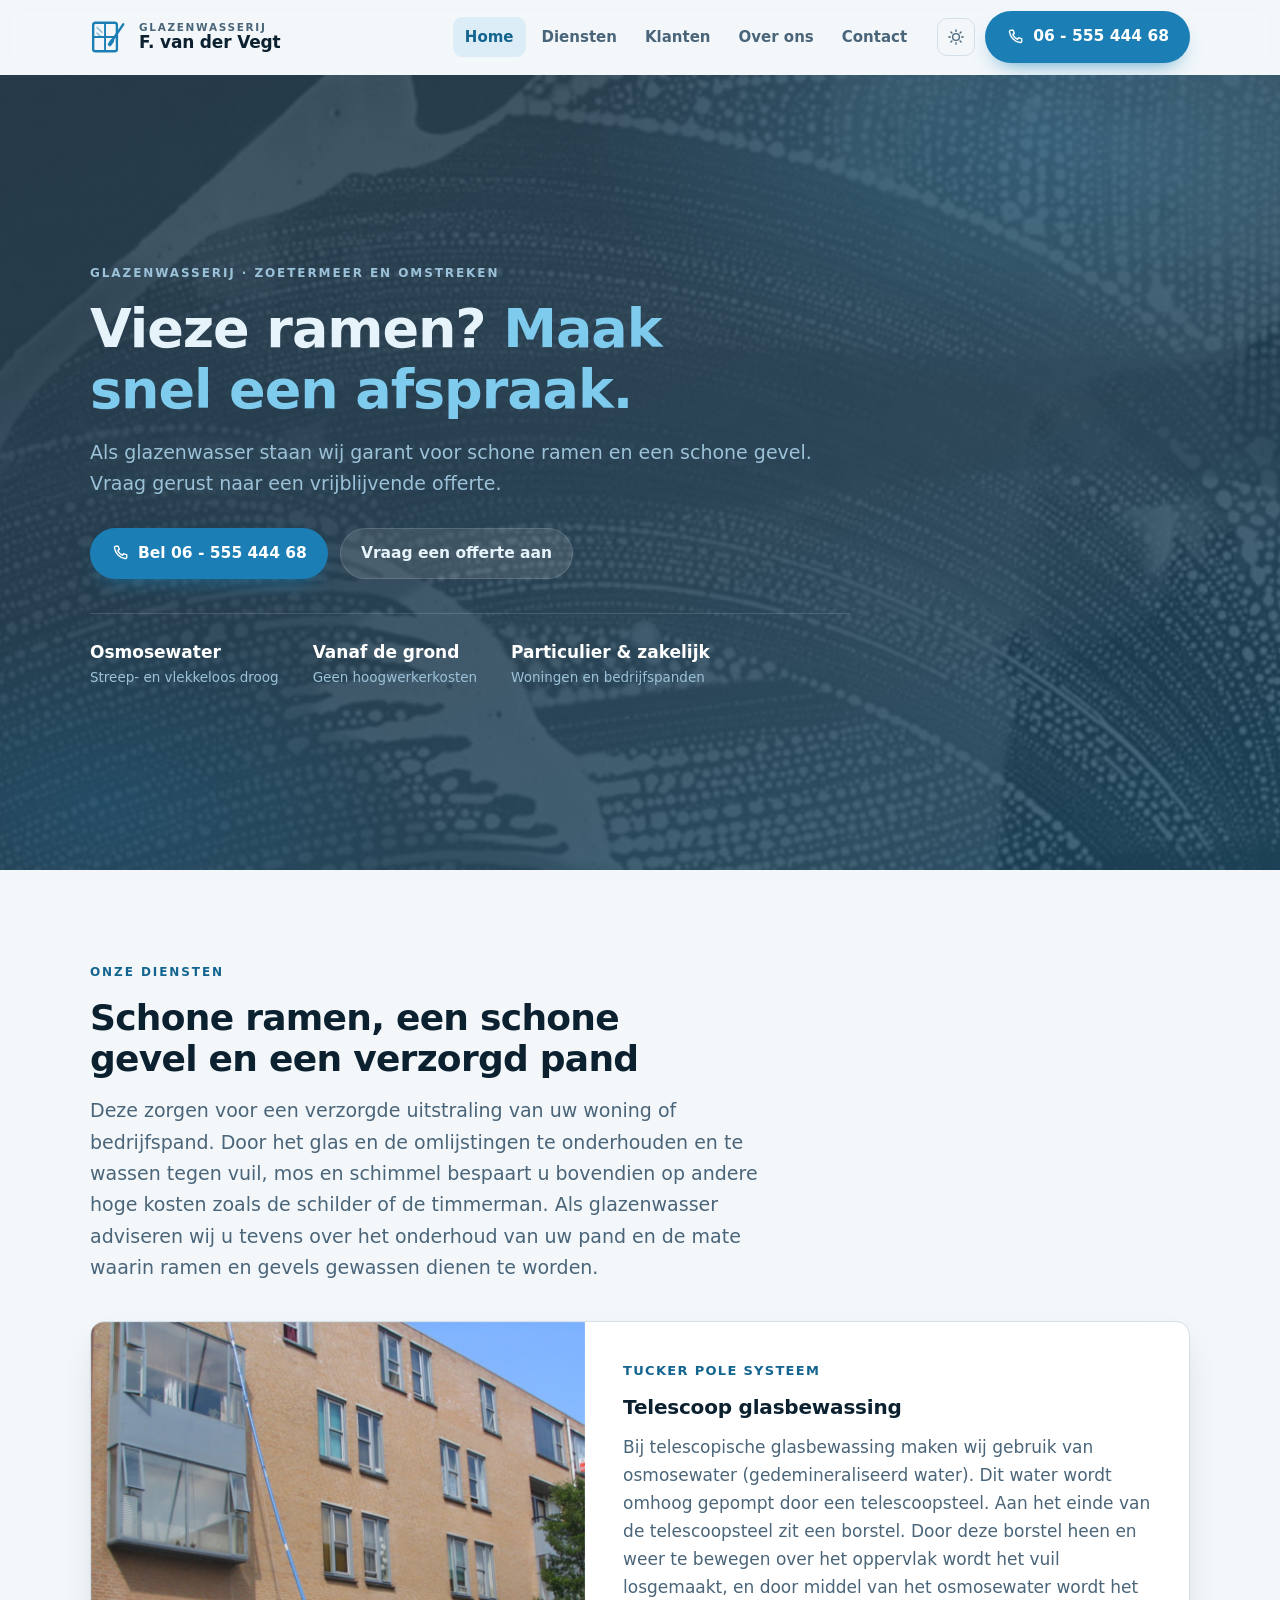
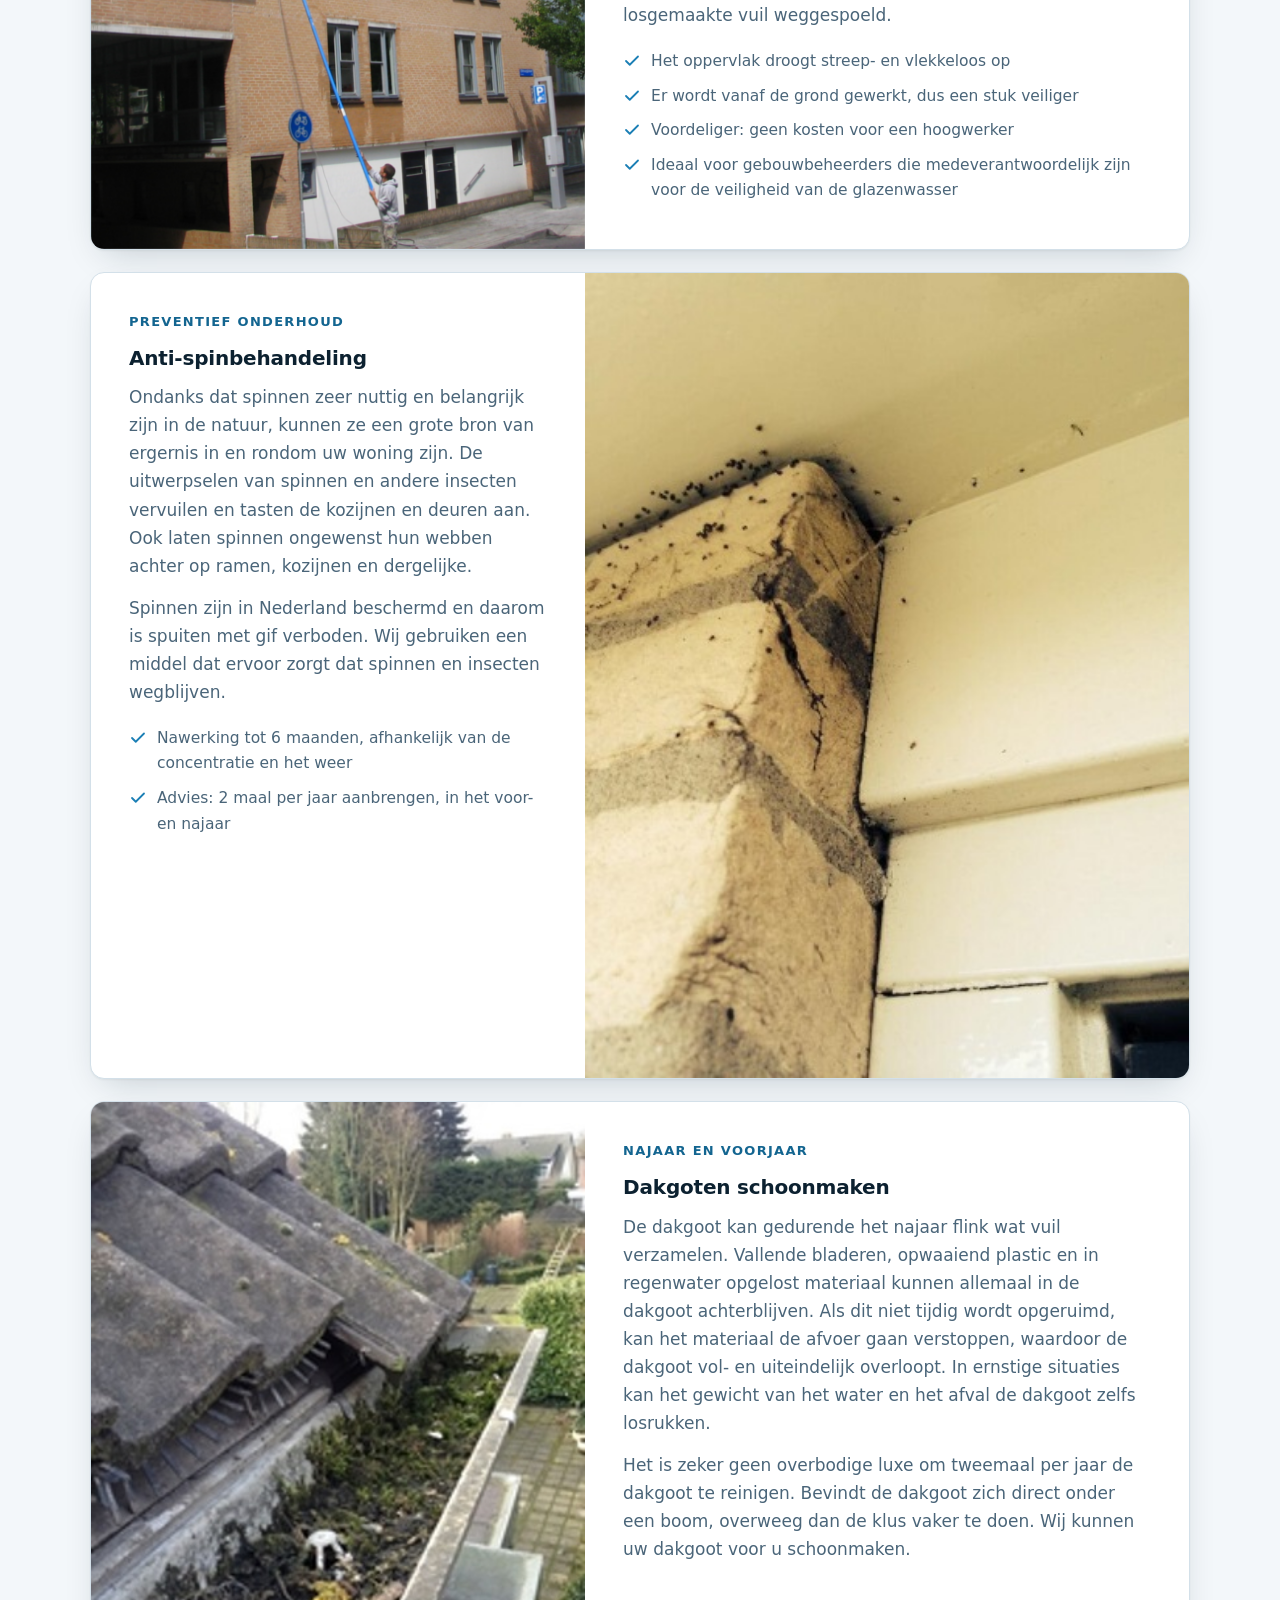
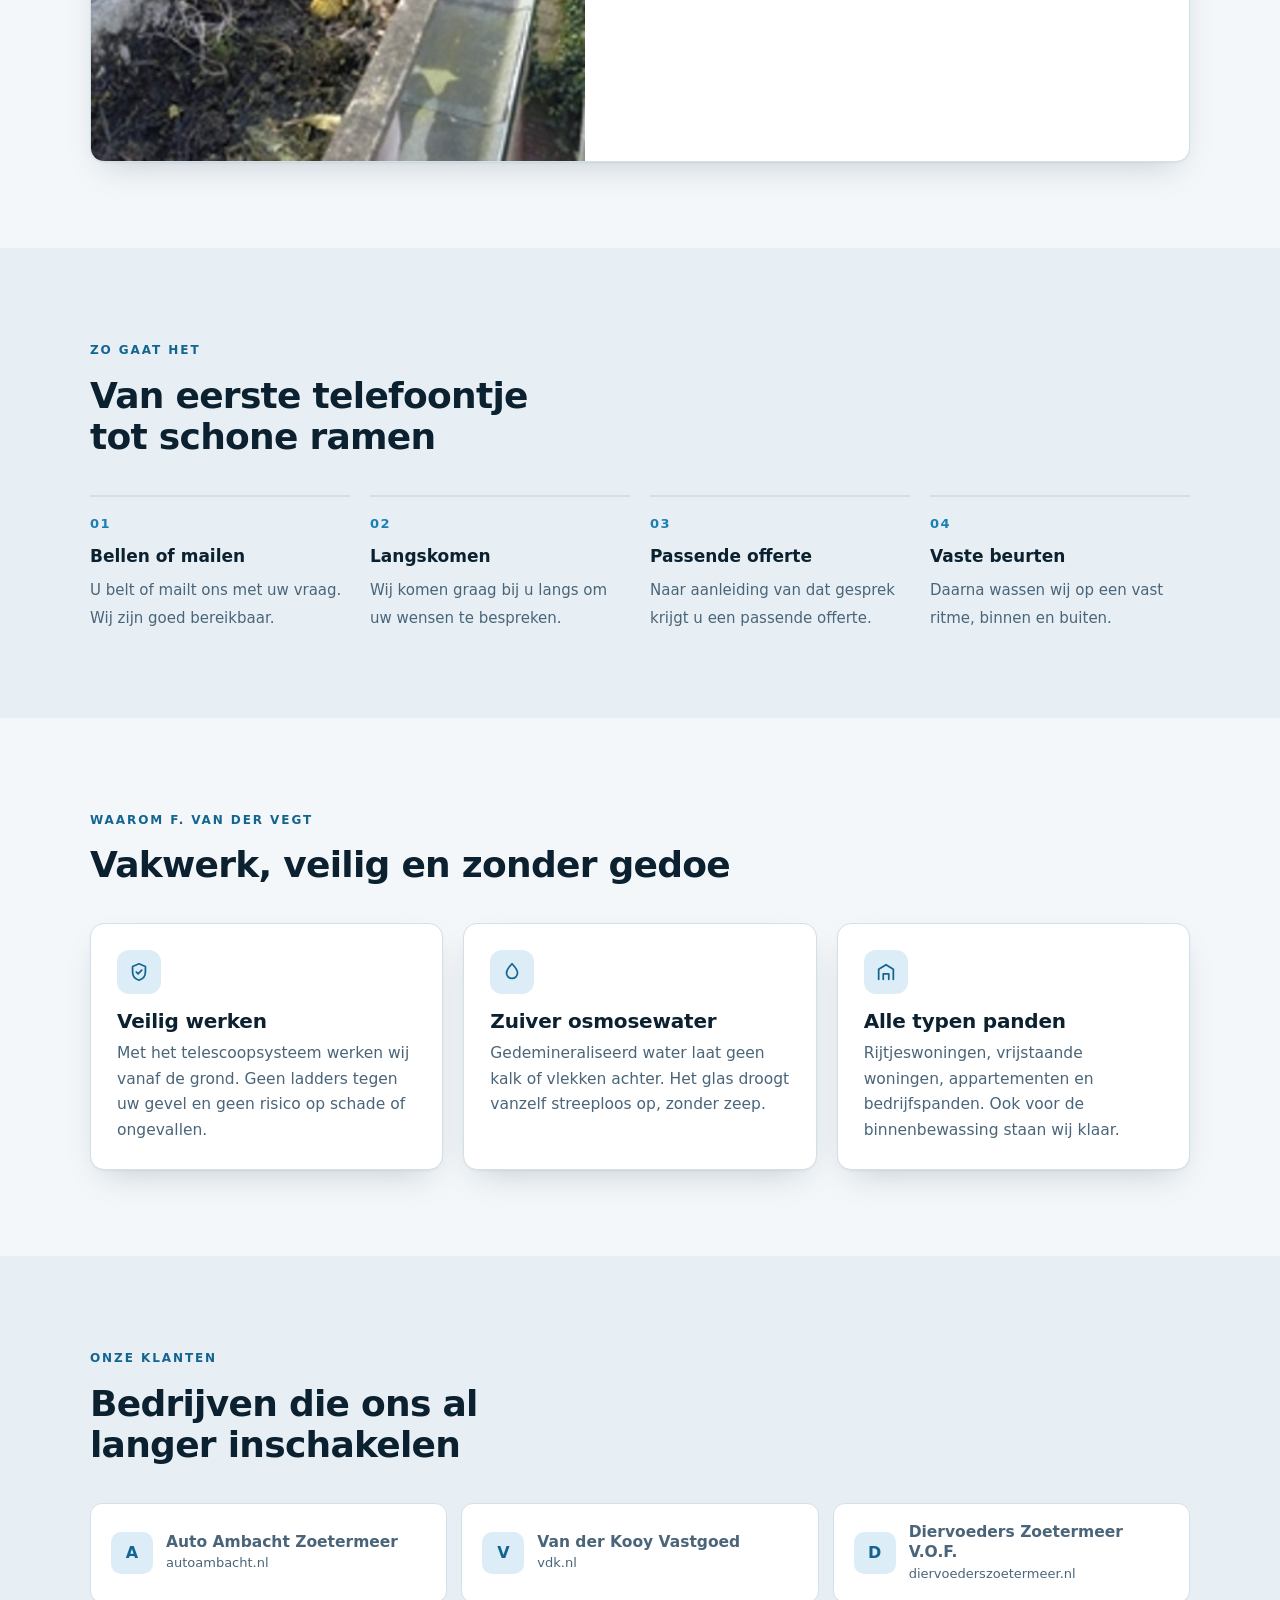
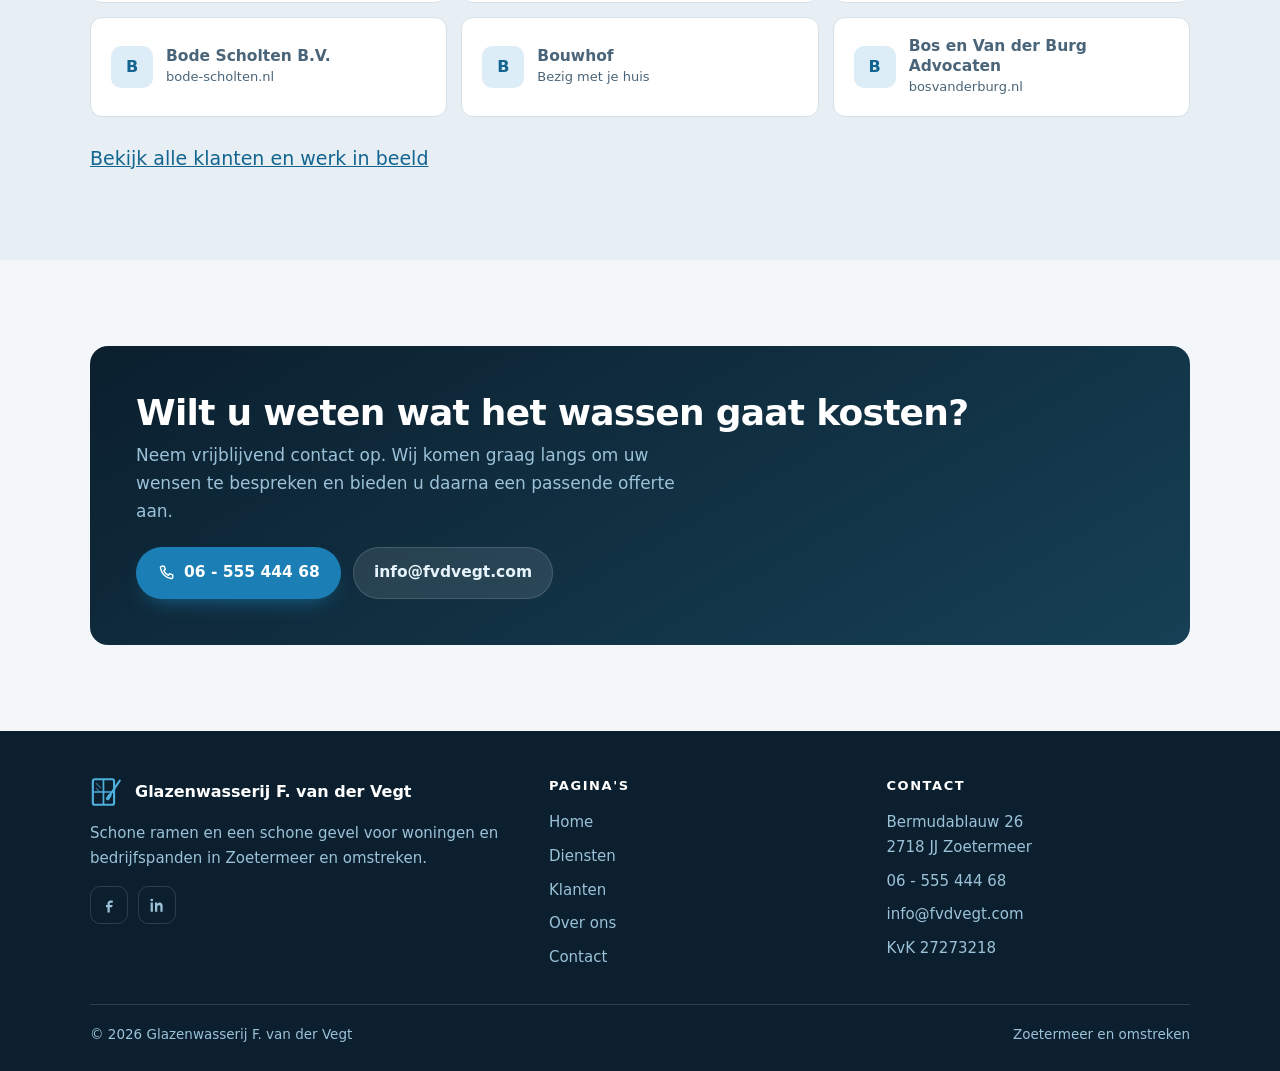
==== index.html @ 0bb0ab19 "Nieuwe website voor Glazenwasserij F. van der Vegt Herbouw van de PantherCMS-site uit 2016 als stati" ====
<!doctype html>
<html lang="nl">
<head>
<meta charset="utf-8" />
<meta name="viewport" content="width=device-width, initial-scale=1" />
<title>Glazenwasserij F. van der Vegt | Ramen wassen in Zoetermeer en omstreken</title>
<meta name="description" content="Glazenwasserij F. van der Vegt uit Zoetermeer wast ramen en gevels met het telescoopsysteem op osmosewater. Ook anti-spinbehandeling en dakgoten schoonmaken. Vraag vrijblijvend een offerte aan." />
<meta name="theme-color" content="#0B1F2E" />
<meta property="og:title" content="Glazenwasserij F. van der Vegt" />
<meta property="og:description" content="Schone ramen en een schone gevel in Zoetermeer en omstreken. Telescoop glasbewassing, anti-spinbehandeling en dakgoten schoonmaken." />
<meta property="og:locale" content="nl_NL" />
<meta property="og:type" content="website" />
<meta property="og:image" content="afbeeldingen/window_washer.png" />
<link rel="icon" href="favicon.ico" />
<link rel="stylesheet" href="stijl.css" />
<noscript><style>.reveal{opacity:1;transform:none}</style></noscript>
<script type="application/ld+json">
{
  "@context":"https://schema.org",
  "@type":"LocalBusiness",
  "name":"Glazenwasserij F. van der Vegt",
  "image":"https://www.fvdvegt.com/afbeeldingen/window_washer.png",
  "telephone":"+31655544468",
  "email":"info@fvdvegt.com",
  "url":"https://www.fvdvegt.com/",
  "address":{
    "@type":"PostalAddress",
    "streetAddress":"Bermudablauw 26",
    "postalCode":"2718 JJ",
    "addressLocality":"Zoetermeer",
    "addressCountry":"NL"
  },
  "areaServed":"Zoetermeer en omstreken"
}
</script>
</head>
<body>

<!-- Beeldmerk: raam met trekker -->
<svg width="0" height="0" style="position:absolute" aria-hidden="true" focusable="false">
  <symbol id="beeldmerk" viewBox="0 0 48 48">
    <rect x="4" y="6" width="30" height="36" rx="3" fill="none" stroke="currentColor" stroke-width="3"/>
    <path d="M19 6v36M4 24h30" stroke="currentColor" stroke-width="2.4"/>
    <path d="M9 12l6 6M9 19l4 4" stroke="currentColor" stroke-width="2" stroke-linecap="round" opacity=".5"/>
    <path d="M42 8L27 30" stroke="currentColor" stroke-width="3" stroke-linecap="round"/>
    <rect x="21.5" y="28.5" width="10" height="5" rx="2" transform="rotate(-56 26.5 31)" fill="currentColor"/>
  </symbol>
  <symbol id="vink" viewBox="0 0 24 24">
    <path d="M20 6L9 17l-5-5" fill="none" stroke="currentColor" stroke-width="2.4" stroke-linecap="round" stroke-linejoin="round"/>
  </symbol>
  <symbol id="telefoon" viewBox="0 0 24 24">
    <path d="M6.6 3h3l1.5 4.2-2.1 1.5a12 12 0 006.3 6.3l1.5-2.1L21 14.4v3a2 2 0 01-2.2 2A17 17 0 014.6 5.2 2 2 0 016.6 3z" fill="none" stroke="currentColor" stroke-width="1.9" stroke-linejoin="round"/>
  </symbol>
</svg>

<header class="header" id="kop">
  <div class="wrap nav">
    <a class="brand" href="index.html" aria-label="Glazenwasserij F. van der Vegt, naar de homepagina">
      <svg class="mark" role="img" aria-hidden="true"><use href="#beeldmerk"/></svg>
      <span class="naam">
        <span class="b1">Glazenwasserij</span>
        <span class="b2">F. van der Vegt</span>
      </span>
    </a>
    <nav class="nav-links" id="navLinks" aria-label="Hoofdmenu">
      <a href="index.html" class="actief" aria-current="page">Home</a>
      <a href="index.html#diensten">Diensten</a>
      <a href="klanten.html">Klanten</a>
      <a href="over-ons.html">Over ons</a>
      <a href="contact.html">Contact</a>
    </nav>
    <div class="nav-cta">
      <button class="thema-knop" id="themaKnop" aria-label="Wissel tussen licht en donker" title="Licht of donker">
        <svg viewBox="0 0 24 24" fill="none" stroke="currentColor" stroke-width="1.8" stroke-linecap="round" aria-hidden="true">
          <circle cx="12" cy="12" r="4.5"/><path d="M12 2.5v2M12 19.5v2M2.5 12h2M19.5 12h2M5.2 5.2l1.4 1.4M17.4 17.4l1.4 1.4M18.8 5.2l-1.4 1.4M6.6 17.4l-1.4 1.4"/>
        </svg>
      </button>
      <a class="btn btn-primary" href="tel:0655544468"><svg aria-hidden="true"><use href="#telefoon"/></svg>06 - 555 444 68</a>
      <button class="menu-knop" id="menuKnop" aria-label="Menu openen" aria-expanded="false" aria-controls="navLinks"><span></span><span></span><span></span></button>
    </div>
  </div>
</header>

<!-- HERO -->
<section class="hero">
  <img class="hero-foto" src="afbeeldingen/window_washer.png" alt="" aria-hidden="true" />
  <div class="wrap">
    <div class="hero-grid">
      <div>
        <span class="eyebrow">Glazenwasserij &middot; Zoetermeer en omstreken</span>
        <h1>Vieze ramen? <em>Maak snel een afspraak.</em></h1>
        <p class="lead">Als glazenwasser staan wij garant voor schone ramen en een schone gevel. Vraag gerust naar een vrijblijvende offerte.</p>
        <div class="hero-acties">
          <a class="btn btn-primary" href="tel:0655544468"><svg aria-hidden="true"><use href="#telefoon"/></svg>Bel 06 - 555 444 68</a>
          <a class="btn btn-licht" href="contact.html">Vraag een offerte aan</a>
        </div>
        <div class="hero-meta">
          <div class="m"><b>Osmosewater</b><span>Streep- en vlekkeloos droog</span></div>
          <div class="m"><b>Vanaf de grond</b><span>Geen hoogwerkerkosten</span></div>
          <div class="m"><b>Particulier &amp; zakelijk</b><span>Woningen en bedrijfspanden</span></div>
        </div>
      </div>
    </div>
  </div>
</section>

<!-- DIENSTEN -->
<section id="diensten">
  <div class="wrap">
    <div class="sectie-kop reveal">
      <span class="eyebrow">Onze diensten</span>
      <h2>Schone ramen, een schone gevel en een verzorgd pand</h2>
      <p class="lead">Deze zorgen voor een verzorgde uitstraling van uw woning of bedrijfspand. Door het glas en de omlijstingen te onderhouden en te wassen tegen vuil, mos en schimmel bespaart u bovendien op andere hoge kosten zoals de schilder of de timmerman. Als glazenwasser adviseren wij u tevens over het onderhoud van uw pand en de mate waarin ramen en gevels gewassen dienen te worden.</p>
    </div>

    <div class="diensten">

      <article class="dienst reveal">
        <div class="dienst-beeld"><img src="afbeeldingen/tucker-pole-system.png" alt="Telescoopsteel met borstel waarmee vanaf de grond ramen worden gewassen" loading="lazy" /></div>
        <div class="dienst-tekst">
          <span class="sub">Tucker pole systeem</span>
          <h3>Telescoop glasbewassing</h3>
          <p>Bij telescopische glasbewassing maken wij gebruik van osmosewater (gedemineraliseerd water). Dit water wordt omhoog gepompt door een telescoopsteel. Aan het einde van de telescoopsteel zit een borstel. Door deze borstel heen en weer te bewegen over het oppervlak wordt het vuil losgemaakt, en door middel van het osmosewater wordt het losgemaakte vuil weggespoeld.</p>
          <ul class="punten">
            <li><svg aria-hidden="true"><use href="#vink"/></svg><span>Het oppervlak droogt streep- en vlekkeloos op</span></li>
            <li><svg aria-hidden="true"><use href="#vink"/></svg><span>Er wordt vanaf de grond gewerkt, dus een stuk veiliger</span></li>
            <li><svg aria-hidden="true"><use href="#vink"/></svg><span>Voordeliger: geen kosten voor een hoogwerker</span></li>
            <li><svg aria-hidden="true"><use href="#vink"/></svg><span>Ideaal voor gebouwbeheerders die medeverantwoordelijk zijn voor de veiligheid van de glazenwasser</span></li>
          </ul>
        </div>
      </article>

      <article class="dienst reveal">
        <div class="dienst-beeld"><img src="afbeeldingen/Antispin-behandeling.jpg" alt="Anti-spinbehandeling van kozijnen en ramen" loading="lazy" /></div>
        <div class="dienst-tekst">
          <span class="sub">Preventief onderhoud</span>
          <h3>Anti-spinbehandeling</h3>
          <p>Ondanks dat spinnen zeer nuttig en belangrijk zijn in de natuur, kunnen ze een grote bron van ergernis in en rondom uw woning zijn. De uitwerpselen van spinnen en andere insecten vervuilen en tasten de kozijnen en deuren aan. Ook laten spinnen ongewenst hun webben achter op ramen, kozijnen en dergelijke.</p>
          <p>Spinnen zijn in Nederland beschermd en daarom is spuiten met gif verboden. Wij gebruiken een middel dat ervoor zorgt dat spinnen en insecten wegblijven.</p>
          <ul class="punten">
            <li><svg aria-hidden="true"><use href="#vink"/></svg><span>Nawerking tot 6 maanden, afhankelijk van de concentratie en het weer</span></li>
            <li><svg aria-hidden="true"><use href="#vink"/></svg><span>Advies: 2 maal per jaar aanbrengen, in het voor- en najaar</span></li>
          </ul>
        </div>
      </article>

      <article class="dienst reveal">
        <div class="dienst-beeld"><img src="afbeeldingen/dakgoot.jpg" alt="Dakgoot vol met bladeren die schoongemaakt wordt" loading="lazy" /></div>
        <div class="dienst-tekst">
          <span class="sub">Najaar en voorjaar</span>
          <h3>Dakgoten schoonmaken</h3>
          <p>De dakgoot kan gedurende het najaar flink wat vuil verzamelen. Vallende bladeren, opwaaiend plastic en in regenwater opgelost materiaal kunnen allemaal in de dakgoot achterblijven. Als dit niet tijdig wordt opgeruimd, kan het materiaal de afvoer gaan verstoppen, waardoor de dakgoot vol- en uiteindelijk overloopt. In ernstige situaties kan het gewicht van het water en het afval de dakgoot zelfs losrukken.</p>
          <p>Het is zeker geen overbodige luxe om tweemaal per jaar de dakgoot te reinigen. Bevindt de dakgoot zich direct onder een boom, overweeg dan de klus vaker te doen. Wij kunnen uw dakgoot voor u schoonmaken.</p>
        </div>
      </article>

    </div>
  </div>
</section>

<!-- WERKWIJZE -->
<section class="zacht">
  <div class="wrap">
    <div class="sectie-kop reveal">
      <span class="eyebrow">Zo gaat het</span>
      <h2>Van eerste telefoontje tot schone ramen</h2>
    </div>
    <div class="stappen reveal">
      <div class="stap"><b>Bellen of mailen</b><span>U belt of mailt ons met uw vraag. Wij zijn goed bereikbaar.</span></div>
      <div class="stap"><b>Langskomen</b><span>Wij komen graag bij u langs om uw wensen te bespreken.</span></div>
      <div class="stap"><b>Passende offerte</b><span>Naar aanleiding van dat gesprek krijgt u een passende offerte.</span></div>
      <div class="stap"><b>Vaste beurten</b><span>Daarna wassen wij op een vast ritme, binnen en buiten.</span></div>
    </div>
  </div>
</section>

<!-- WAAROM -->
<section>
  <div class="wrap">
    <div class="sectie-kop reveal">
      <span class="eyebrow">Waarom F. van der Vegt</span>
      <h2>Vakwerk, veilig en zonder gedoe</h2>
    </div>
    <div class="raster-3">
      <div class="kaart reveal">
        <div class="icoon"><svg viewBox="0 0 24 24" fill="none" stroke="currentColor" stroke-width="1.9" stroke-linecap="round" stroke-linejoin="round" aria-hidden="true"><path d="M12 3l7 3v6c0 4.2-2.9 7.6-7 9-4.1-1.4-7-4.8-7-9V6z"/><path d="M9 12l2 2 4-4"/></svg></div>
        <h3>Veilig werken</h3>
        <p>Met het telescoopsysteem werken wij vanaf de grond. Geen ladders tegen uw gevel en geen risico op schade of ongevallen.</p>
      </div>
      <div class="kaart reveal">
        <div class="icoon"><svg viewBox="0 0 24 24" fill="none" stroke="currentColor" stroke-width="1.9" stroke-linecap="round" stroke-linejoin="round" aria-hidden="true"><path d="M12 3s6 6.2 6 10a6 6 0 01-12 0c0-3.8 6-10 6-10z"/></svg></div>
        <h3>Zuiver osmosewater</h3>
        <p>Gedemineraliseerd water laat geen kalk of vlekken achter. Het glas droogt vanzelf streeploos op, zonder zeep.</p>
      </div>
      <div class="kaart reveal">
        <div class="icoon"><svg viewBox="0 0 24 24" fill="none" stroke="currentColor" stroke-width="1.9" stroke-linecap="round" stroke-linejoin="round" aria-hidden="true"><path d="M4 20V9l8-5 8 5v11"/><path d="M9 20v-6h6v6"/></svg></div>
        <h3>Alle typen panden</h3>
        <p>Rijtjeswoningen, vrijstaande woningen, appartementen en bedrijfspanden. Ook voor de binnenbewassing staan wij klaar.</p>
      </div>
    </div>
  </div>
</section>

<!-- KLANTEN -->
<section class="zacht">
  <div class="wrap">
    <div class="sectie-kop reveal">
      <span class="eyebrow">Onze klanten</span>
      <h2>Bedrijven die ons al langer inschakelen</h2>
    </div>
    <div class="klanten reveal">
      <a class="klant" href="http://www.autoambacht.nl/" target="_blank" rel="noopener"><span class="letter">A</span><span><b>Auto Ambacht Zoetermeer</b><span>autoambacht.nl</span></span></a>
      <a class="klant" href="http://www.vdk.nl/nl" target="_blank" rel="noopener"><span class="letter">V</span><span><b>Van der Kooy Vastgoed</b><span>vdk.nl</span></span></a>
      <a class="klant" href="http://www.diervoederszoetermeer.nl/" target="_blank" rel="noopener"><span class="letter">D</span><span><b>Diervoeders Zoetermeer V.O.F.</b><span>diervoederszoetermeer.nl</span></span></a>
      <a class="klant" href="http://www.bode-scholten.nl/" target="_blank" rel="noopener"><span class="letter">B</span><span><b>Bode Scholten B.V.</b><span>bode-scholten.nl</span></span></a>
      <a class="klant" href="http://www.bouwhof.nl/" target="_blank" rel="noopener"><span class="letter">B</span><span><b>Bouwhof</b><span>Bezig met je huis</span></span></a>
      <a class="klant" href="http://bosvanderburg.nl/nl/" target="_blank" rel="noopener"><span class="letter">B</span><span><b>Bos en Van der Burg Advocaten</b><span>bosvanderburg.nl</span></span></a>
    </div>
    <p class="lead reveal" style="margin-top:26px"><a href="klanten.html">Bekijk alle klanten en werk in beeld</a></p>
  </div>
</section>

<!-- OPROEP -->
<section>
  <div class="wrap">
    <div class="oproep reveal">
      <div>
        <h2>Wilt u weten wat het wassen gaat kosten?</h2>
        <p>Neem vrijblijvend contact op. Wij komen graag langs om uw wensen te bespreken en bieden u daarna een passende offerte aan.</p>
      </div>
      <div class="oproep-acties">
        <a class="btn btn-primary" href="tel:0655544468"><svg aria-hidden="true"><use href="#telefoon"/></svg>06 - 555 444 68</a>
        <a class="btn btn-licht" href="mailto:info@fvdvegt.com">info@fvdvegt.com</a>
      </div>
    </div>
  </div>
</section>

<footer class="voet">
  <div class="wrap">
    <div class="voet-raster">
      <div>
        <div class="merk">
          <svg role="img" aria-hidden="true"><use href="#beeldmerk"/></svg>
          <b>Glazenwasserij F. van der Vegt</b>
        </div>
        <p>Schone ramen en een schone gevel voor woningen en bedrijfspanden in Zoetermeer en omstreken.</p>
        <div class="sociaal">
          <a href="https://www.facebook.com/fvdvegt/" target="_blank" rel="noopener" aria-label="Facebook">
            <svg viewBox="0 0 24 24" fill="currentColor" aria-hidden="true"><path d="M14 9h3V6h-3c-2.2 0-4 1.8-4 4v2H8v3h2v7h3v-7h3l1-3h-4v-2c0-.6.4-1 1-1z"/></svg>
          </a>
          <a href="https://nl.linkedin.com/in/ferry-glazenwasser-van-der-vegt-844a50ba" target="_blank" rel="noopener" aria-label="LinkedIn">
            <svg viewBox="0 0 24 24" fill="currentColor" aria-hidden="true"><path d="M5 3.5A1.8 1.8 0 113.2 5.3 1.8 1.8 0 015 3.5zM3.5 8.8h3V21h-3zM9.3 8.8h2.9v1.7c.5-.9 1.6-1.9 3.4-1.9 2.7 0 3.9 1.7 3.9 4.6V21h-3v-6.3c0-1.6-.6-2.5-1.9-2.5-1.1 0-1.8.7-2.1 1.5-.1.2-.1.6-.1.9V21h-3z"/></svg>
          </a>
        </div>
      </div>
      <div>
        <h4>Pagina&apos;s</h4>
        <ul>
          <li><a href="index.html">Home</a></li>
          <li><a href="index.html#diensten">Diensten</a></li>
          <li><a href="klanten.html">Klanten</a></li>
          <li><a href="over-ons.html">Over ons</a></li>
          <li><a href="contact.html">Contact</a></li>
        </ul>
      </div>
      <div>
        <h4>Contact</h4>
        <ul>
          <li>Bermudablauw 26<br />2718 JJ Zoetermeer</li>
          <li><a href="tel:0655544468">06 - 555 444 68</a></li>
          <li><a href="mailto:info@fvdvegt.com">info@fvdvegt.com</a></li>
          <li>KvK 27273218</li>
        </ul>
      </div>
    </div>
    <div class="voet-onder">
      <span>&copy; <span id="jaar">2026</span> Glazenwasserij F. van der Vegt</span>
      <span>Zoetermeer en omstreken</span>
    </div>
  </div>
</footer>

<a class="belbalk" href="tel:0655544468"><svg aria-hidden="true"><use href="#telefoon"/></svg>Bel 06 - 555 444 68</a>

<script src="script.js"></script>
<script>document.getElementById('jaar').textContent = new Date().getFullYear();</script>
</body>
</html>
---- stijl.css ----
/* Glazenwasserij F. van der Vegt - stijl */

:root{
  --ink:#0B1F2E;
  --ink-2:#10293A;
  --paper:#F3F7FA;
  --paper-2:#E7EFF5;
  --card:#FFFFFF;
  --text:#0C2130;
  --text-soft:#4A6579;
  --line:#D3E0E9;
  --accent:#1B7FB5;
  --accent-deep:#136590;
  --accent-soft:#DDEDF7;
  --brand-on-dark:#E6F3FA;
  --brand-soft-on-dark:#9BC2D8;
  --line-on-dark:rgba(255,255,255,.14);
  --shadow:0 1px 2px rgba(11,31,46,.05), 0 14px 34px -14px rgba(11,31,46,.22);
  --radius:14px;
  --maxw:1140px;
  --sans:system-ui,-apple-system,"Segoe UI",Roboto,Helvetica,Arial,sans-serif;
}
@media (prefers-color-scheme:dark){
  :root:not([data-theme="light"]){
    --paper:#08161F;
    --paper-2:#0C1F2B;
    --card:#112B39;
    --text:#E4F0F6;
    --text-soft:#9BB5C4;
    --line:rgba(255,255,255,.12);
    --accent:#4FB0DE;
    --accent-deep:#6BC1EA;
    --accent-soft:#14313F;
    --shadow:0 1px 2px rgba(0,0,0,.32), 0 22px 44px -20px rgba(0,0,0,.65);
  }
}
:root[data-theme="dark"]{
  --paper:#08161F;--paper-2:#0C1F2B;--card:#112B39;--text:#E4F0F6;--text-soft:#9BB5C4;
  --line:rgba(255,255,255,.12);--accent:#4FB0DE;--accent-deep:#6BC1EA;--accent-soft:#14313F;
  --shadow:0 1px 2px rgba(0,0,0,.32), 0 22px 44px -20px rgba(0,0,0,.65);
}

*{box-sizing:border-box}
html{scroll-behavior:smooth}
@media (prefers-reduced-motion:reduce){html{scroll-behavior:auto}}
body{
  margin:0;background:var(--paper);color:var(--text);
  font-family:var(--sans);font-size:17px;line-height:1.65;
  -webkit-font-smoothing:antialiased;text-rendering:optimizeLegibility;
}
h1,h2,h3{font-weight:700;line-height:1.14;letter-spacing:-.02em;text-wrap:balance;margin:0}
h1{font-size:clamp(32px,5.2vw,54px)}
h2{font-size:clamp(25px,3.4vw,36px)}
h3{font-size:20px;letter-spacing:-.01em}
p{margin:0}
img{max-width:100%;display:block}
a{color:var(--accent-deep)}
:focus-visible{outline:3px solid var(--accent);outline-offset:3px;border-radius:6px}

.wrap{max-width:var(--maxw);margin:0 auto;padding-inline:20px}
.eyebrow{
  display:inline-block;font-size:12px;font-weight:700;letter-spacing:.16em;
  text-transform:uppercase;color:var(--accent-deep);margin-bottom:14px;
}
.lead{font-size:clamp(17px,1.7vw,19px);color:var(--text-soft);margin-top:16px;max-width:62ch}

/* ---------- knoppen ---------- */
.btn{
  display:inline-flex;align-items:center;gap:9px;justify-content:center;
  padding:12px 20px;border-radius:999px;font-weight:650;font-size:15.5px;
  text-decoration:none;border:1px solid transparent;cursor:pointer;
  transition:transform .15s ease, box-shadow .2s ease, background .2s ease, color .2s ease;
}
.btn svg{width:18px;height:18px;flex:none}
.btn-primary{background:var(--accent);color:#fff;box-shadow:0 10px 22px -12px rgba(27,127,181,.9)}
.btn-primary:hover{background:var(--accent-deep);transform:translateY(-1px)}
.btn-ghost{background:transparent;color:var(--text);border-color:var(--line)}
.btn-ghost:hover{border-color:var(--accent);color:var(--accent-deep)}
.btn-licht{background:rgba(255,255,255,.1);color:var(--brand-on-dark);border-color:var(--line-on-dark)}
.btn-licht:hover{background:rgba(255,255,255,.18)}
@media (prefers-reduced-motion:reduce){.btn:hover{transform:none}}

/* ---------- kop ---------- */
.header{
  position:sticky;top:0;z-index:50;background:color-mix(in srgb,var(--paper) 88%,transparent);
  backdrop-filter:saturate(1.4) blur(10px);border-bottom:1px solid transparent;transition:border-color .2s ease;
}
.header.vast{border-bottom-color:var(--line)}
.nav{display:flex;align-items:center;gap:18px;min-height:74px;position:relative}
.brand{display:flex;align-items:center;gap:11px;text-decoration:none;color:var(--text);flex:none}
.brand .mark{width:38px;height:38px;flex:none;color:var(--accent)}
.brand .naam{display:flex;flex-direction:column;line-height:1.1}
.brand .b1{font-size:10.5px;font-weight:700;letter-spacing:.16em;text-transform:uppercase;color:var(--text-soft)}
.brand .b2{font-size:17px;font-weight:750;letter-spacing:-.01em}
.nav-links{display:flex;gap:4px;margin-left:auto}
.nav-links a{
  color:var(--text-soft);text-decoration:none;font-size:15px;font-weight:600;
  padding:8px 12px;border-radius:9px;transition:color .18s ease, background .18s ease;
}
.nav-links a:hover{color:var(--text);background:var(--paper-2)}
.nav-links a.actief{color:var(--accent-deep);background:var(--accent-soft)}
.nav-cta{display:flex;align-items:center;gap:10px;flex:none;margin-left:auto}
.nav-links + .nav-cta{margin-left:0}
.thema-knop{
  width:38px;height:38px;display:grid;place-items:center;border-radius:10px;
  border:1px solid var(--line);background:transparent;color:var(--text-soft);cursor:pointer;
}
.thema-knop:hover{color:var(--text);border-color:var(--accent)}
.thema-knop svg{width:18px;height:18px}
.menu-knop{display:none;width:40px;height:38px;border:1px solid var(--line);background:transparent;border-radius:10px;cursor:pointer;padding:0}
.menu-knop span{display:block;width:17px;height:2px;background:var(--text);margin:3.5px auto;border-radius:2px;transition:transform .2s ease, opacity .2s ease}
.menu-knop[aria-expanded="true"] span:nth-child(1){transform:translateY(5.5px) rotate(45deg)}
.menu-knop[aria-expanded="true"] span:nth-child(2){opacity:0}
.menu-knop[aria-expanded="true"] span:nth-child(3){transform:translateY(-5.5px) rotate(-45deg)}

@media (max-width:900px){
  .nav-links{
    position:absolute;top:100%;left:0;right:0;flex-direction:column;gap:2px;
    background:var(--card);border-bottom:1px solid var(--line);padding:12px 20px 18px;
    box-shadow:var(--shadow);display:none;margin-left:0;
  }
  .nav-links.open{display:flex}
  .nav-links a{padding:11px 12px;font-size:16px}
  .menu-knop{display:block}
  .nav-cta .btn{display:none}
}

/* ---------- hero ---------- */
.hero{
  position:relative;overflow:hidden;color:var(--brand-on-dark);
  background:linear-gradient(155deg,var(--ink) 0%,var(--ink-2) 55%,#173B50 100%);
}
.hero::after{
  content:"";position:absolute;inset:0;pointer-events:none;
  background:
    radial-gradient(760px 420px at 82% 8%, rgba(79,176,222,.24), transparent 62%),
    radial-gradient(520px 320px at 8% 92%, rgba(27,127,181,.2), transparent 60%);
}
.hero-foto{
  position:absolute;inset:0;width:100%;height:100%;object-fit:cover;
  opacity:.42;mix-blend-mode:luminosity;
}
.hero .wrap{position:relative;z-index:2}
.hero::after{z-index:1}
.hero-grid{display:grid;grid-template-columns:minmax(0,1fr);gap:52px;align-items:center;padding-block:clamp(56px,8vw,96px);max-width:760px}
.hero .eyebrow{color:var(--brand-soft-on-dark)}
.hero h1 em{font-style:normal;color:#7FCBEE}
.hero .lead{color:var(--brand-soft-on-dark)}
.hero-acties{display:flex;flex-wrap:wrap;gap:12px;margin-top:28px}
.hero-meta{display:flex;flex-wrap:wrap;gap:12px 34px;margin-top:34px;padding-top:24px;border-top:1px solid var(--line-on-dark)}
.hero-meta .m{display:flex;flex-direction:column}
.hero-meta b{font-size:17px;color:#fff}
.hero-meta span{font-size:13.5px;color:var(--brand-soft-on-dark)}
.hero-beeld{position:relative;border-radius:20px;overflow:hidden;border:1px solid var(--line-on-dark);box-shadow:0 30px 60px -30px rgba(0,0,0,.7)}
.hero-beeld img{width:100%;height:100%;object-fit:cover;aspect-ratio:4/3}
.hero-kaart{
  position:absolute;left:16px;right:16px;bottom:16px;background:rgba(8,22,31,.78);
  backdrop-filter:blur(8px);border:1px solid var(--line-on-dark);border-radius:12px;padding:14px 16px;
}
.hero-kaart b{display:block;font-size:15px;color:#fff}
.hero-kaart span{font-size:13.5px;color:var(--brand-soft-on-dark)}
@media (max-width:900px){.hero-grid{grid-template-columns:1fr;gap:34px}}

/* ---------- paginakop (subpaginas) ---------- */
.paginakop{
  background:linear-gradient(155deg,var(--ink) 0%,var(--ink-2) 100%);
  color:var(--brand-on-dark);padding-block:clamp(42px,6vw,68px);
}
.paginakop .eyebrow{color:var(--brand-soft-on-dark)}
.paginakop .lead{color:var(--brand-soft-on-dark)}
.kruimels{font-size:13.5px;color:var(--brand-soft-on-dark);margin-bottom:10px}
.kruimels a{color:var(--brand-soft-on-dark)}

/* ---------- secties ---------- */
section{padding-block:clamp(50px,7vw,86px)}
.sectie-kop{max-width:64ch;margin-bottom:38px}
.zacht{background:var(--paper-2)}

.diensten{display:grid;gap:22px}
.dienst{
  display:grid;grid-template-columns:.9fr 1.1fr;
  background:var(--card);border:1px solid var(--line);border-radius:var(--radius);
  overflow:hidden;box-shadow:var(--shadow);
}
.dienst:nth-child(even) .dienst-beeld{order:2}
.dienst-beeld{background:var(--paper-2);min-height:260px}
.dienst-beeld img{width:100%;height:100%;object-fit:cover}
.dienst-tekst{padding:clamp(24px,3vw,38px);display:flex;flex-direction:column;gap:14px}
.dienst-tekst .sub{font-size:13px;font-weight:700;letter-spacing:.1em;text-transform:uppercase;color:var(--accent-deep)}
.dienst-tekst p{color:var(--text-soft)}
@media (max-width:820px){
  .dienst{grid-template-columns:1fr}
  .dienst:nth-child(even) .dienst-beeld{order:0}
  .dienst-beeld{min-height:200px}
}

.punten{list-style:none;margin:6px 0 0;padding:0;display:grid;gap:9px}
.punten li{display:flex;gap:10px;align-items:flex-start;font-size:15.5px;color:var(--text-soft)}
.punten svg{width:18px;height:18px;flex:none;margin-top:3px;color:var(--accent)}

.raster-3{display:grid;grid-template-columns:repeat(3,1fr);gap:20px}
.raster-2{display:grid;grid-template-columns:repeat(2,1fr);gap:22px}
@media (max-width:860px){.raster-3{grid-template-columns:1fr}.raster-2{grid-template-columns:1fr}}

.kaart{background:var(--card);border:1px solid var(--line);border-radius:var(--radius);padding:26px;box-shadow:var(--shadow)}
.kaart h3{margin-bottom:8px}
.kaart p{color:var(--text-soft);font-size:15.5px}
.kaart .icoon{
  width:44px;height:44px;border-radius:12px;background:var(--accent-soft);color:var(--accent-deep);
  display:grid;place-items:center;margin-bottom:16px;
}
.kaart .icoon svg{width:22px;height:22px}

/* stappen */
.stappen{counter-reset:stap;display:grid;grid-template-columns:repeat(4,1fr);gap:20px}
.stap{position:relative;padding-top:16px;border-top:2px solid var(--line)}
.stap::before{
  counter-increment:stap;content:"0" counter(stap);
  display:block;font-size:13px;font-weight:700;letter-spacing:.12em;color:var(--accent);margin-bottom:8px;
}
.stap b{display:block;margin-bottom:5px}
.stap span{color:var(--text-soft);font-size:15px}
@media (max-width:860px){.stappen{grid-template-columns:1fr 1fr}}
@media (max-width:520px){.stappen{grid-template-columns:1fr}}

/* galerij */
.galerij{display:grid;grid-template-columns:repeat(4,1fr);gap:12px}
.galerij img{
  width:100%;aspect-ratio:4/3;object-fit:cover;border-radius:10px;border:1px solid var(--line);
  transition:transform .25s ease;background:var(--paper-2);
}
.galerij img:hover{transform:scale(1.02)}
@media (max-width:860px){.galerij{grid-template-columns:1fr 1fr}}
@media (prefers-reduced-motion:reduce){.galerij img:hover{transform:none}}

/* klanten */
.klanten{display:grid;grid-template-columns:repeat(3,1fr);gap:14px}
.klant{
  display:flex;align-items:center;gap:13px;background:var(--card);border:1px solid var(--line);
  border-radius:12px;padding:18px 20px;text-decoration:none;color:var(--text);
  transition:border-color .2s ease, transform .15s ease, box-shadow .2s ease;
}
.klant:hover{border-color:var(--accent);transform:translateY(-2px);box-shadow:var(--shadow)}
.klant .letter{
  width:42px;height:42px;flex:none;border-radius:10px;background:var(--accent-soft);color:var(--accent-deep);
  display:grid;place-items:center;font-weight:750;font-size:16px;
}
.klant b{display:block;font-size:15.5px;font-weight:650;line-height:1.3}
.klant span{font-size:13px;color:var(--text-soft)}
@media (max-width:860px){.klanten{grid-template-columns:1fr}}
@media (prefers-reduced-motion:reduce){.klant:hover{transform:none}}

/* contact */
.contact-raster{display:grid;grid-template-columns:.95fr 1.05fr;gap:26px;align-items:stretch}
@media (max-width:860px){.contact-raster{grid-template-columns:1fr}}
.gegevens{list-style:none;margin:0;padding:0;display:grid;gap:2px}
.gegevens li{display:flex;gap:14px;align-items:flex-start;padding:14px 0;border-bottom:1px solid var(--line)}
.gegevens li:last-child{border-bottom:0}
.gegevens .icoon{
  width:38px;height:38px;flex:none;margin:0;border-radius:10px;background:var(--accent-soft);
  color:var(--accent-deep);display:grid;place-items:center;
}
.gegevens .icoon svg{width:19px;height:19px}
.gegevens .label{font-size:13px;color:var(--text-soft);margin-bottom:2px}
.gegevens .waarde{margin:0;font-size:16.5px;font-weight:600}
.gegevens a{text-decoration:none}
.gegevens a:hover{text-decoration:underline}
.kaartje{border-radius:var(--radius);overflow:hidden;border:1px solid var(--line);box-shadow:var(--shadow);background:var(--paper-2)}
.kaartje iframe{display:block;width:100%;height:100%;min-height:380px;border:0;filter:saturate(.9)}

/* oproep */
.oproep{
  background:linear-gradient(150deg,var(--ink) 0%,#164055 100%);color:var(--brand-on-dark);
  border-radius:18px;padding:clamp(28px,4.5vw,46px);display:flex;flex-wrap:wrap;gap:22px;
  align-items:center;justify-content:space-between;
}
.oproep h2{color:#fff}
.oproep p{color:var(--brand-soft-on-dark);margin-top:8px;max-width:52ch}
.oproep-acties{display:flex;flex-wrap:wrap;gap:12px}

/* voet */
.voet{background:var(--ink);color:var(--brand-soft-on-dark);padding-block:44px 26px;font-size:15px}
.voet a{color:var(--brand-soft-on-dark);text-decoration:none}
.voet a:hover{color:#fff}
.voet-raster{display:grid;grid-template-columns:1.4fr 1fr 1fr;gap:34px}
.voet h4{color:#fff;font-size:13px;letter-spacing:.12em;text-transform:uppercase;margin:0 0 14px}
.voet ul{list-style:none;margin:0;padding:0;display:grid;gap:9px}
.voet .merk{display:flex;align-items:center;gap:11px;color:#fff;margin-bottom:12px}
.voet .merk svg{width:34px;height:34px;color:#4FB0DE}
.voet .merk b{font-size:16px}
.sociaal{display:flex;gap:10px;margin-top:16px}
.sociaal a{
  width:38px;height:38px;border-radius:10px;border:1px solid var(--line-on-dark);
  display:grid;place-items:center;transition:background .2s ease, border-color .2s ease;
}
.sociaal a:hover{background:rgba(255,255,255,.12);border-color:rgba(255,255,255,.3)}
.sociaal svg{width:18px;height:18px}
.voet-onder{
  margin-top:34px;padding-top:18px;border-top:1px solid var(--line-on-dark);
  display:flex;flex-wrap:wrap;gap:10px;justify-content:space-between;font-size:13.5px;
}
@media (max-width:860px){.voet-raster{grid-template-columns:1fr;gap:26px}}

/* onthullen */
.reveal{opacity:0;transform:translateY(14px);transition:opacity .6s ease, transform .6s ease}
.reveal.zichtbaar{opacity:1;transform:none}
@media (prefers-reduced-motion:reduce){.reveal{opacity:1;transform:none;transition:none}}

/* telefoonbalk mobiel */
.belbalk{display:none}
@media (max-width:640px){
  .belbalk{
    display:flex;align-items:center;justify-content:center;gap:9px;
    position:fixed;left:12px;right:12px;bottom:12px;z-index:60;
    background:var(--accent);color:#fff;text-decoration:none;font-weight:700;
    padding:14px;border-radius:999px;box-shadow:0 14px 30px -12px rgba(0,0,0,.6);
  }
  .belbalk svg{width:18px;height:18px}
  body{padding-bottom:78px}
}
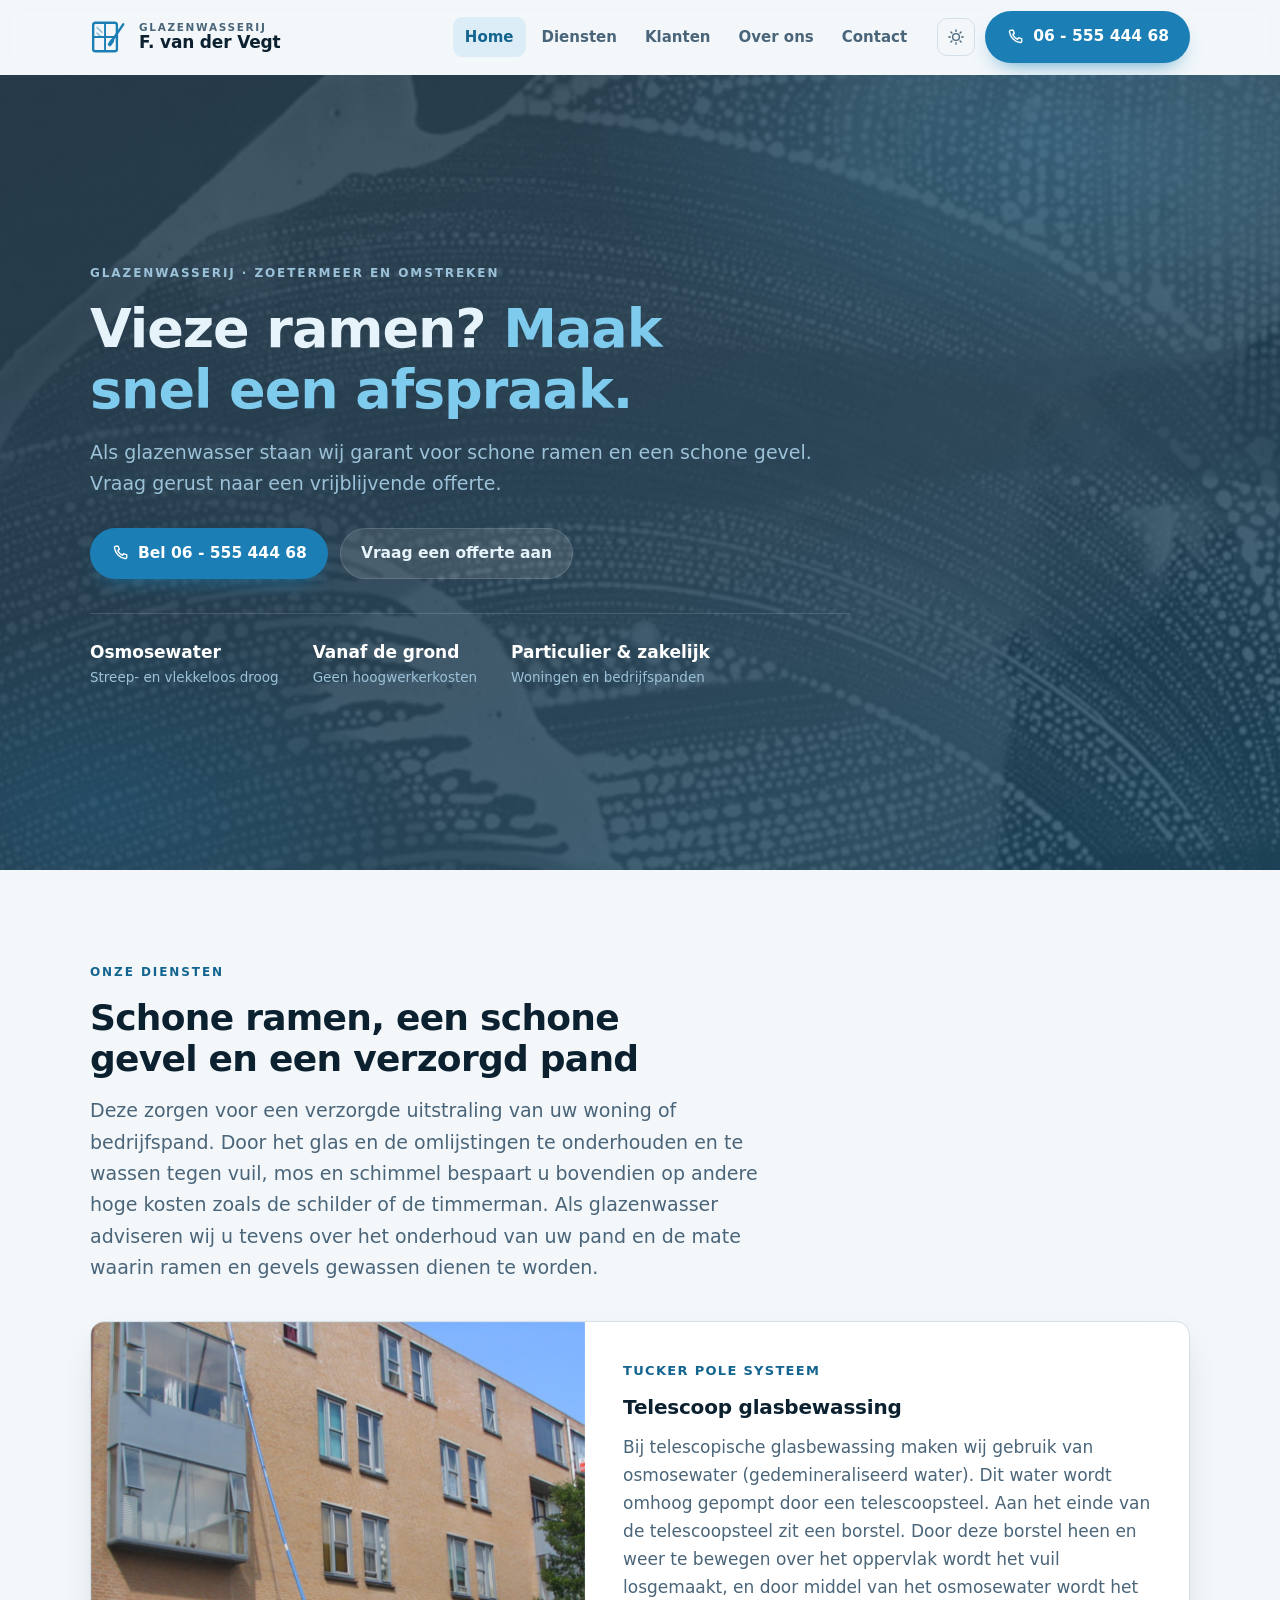
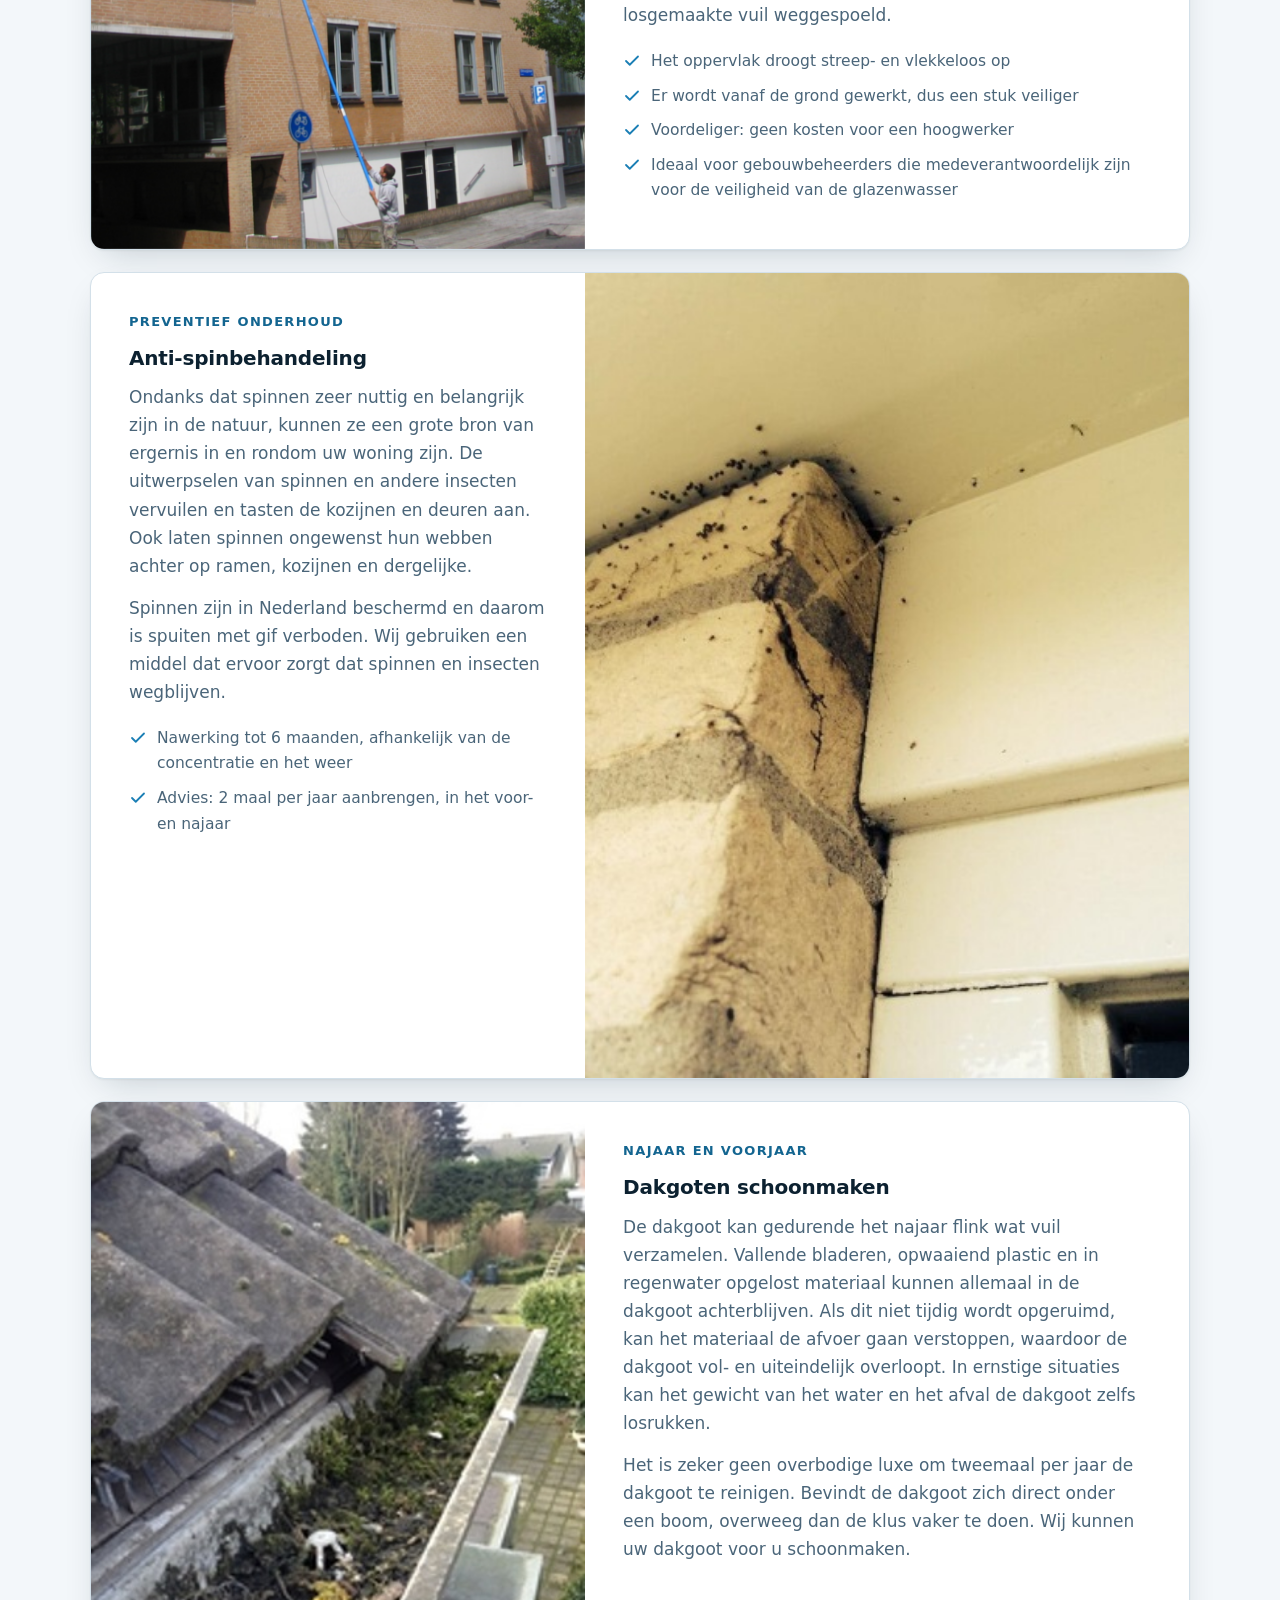
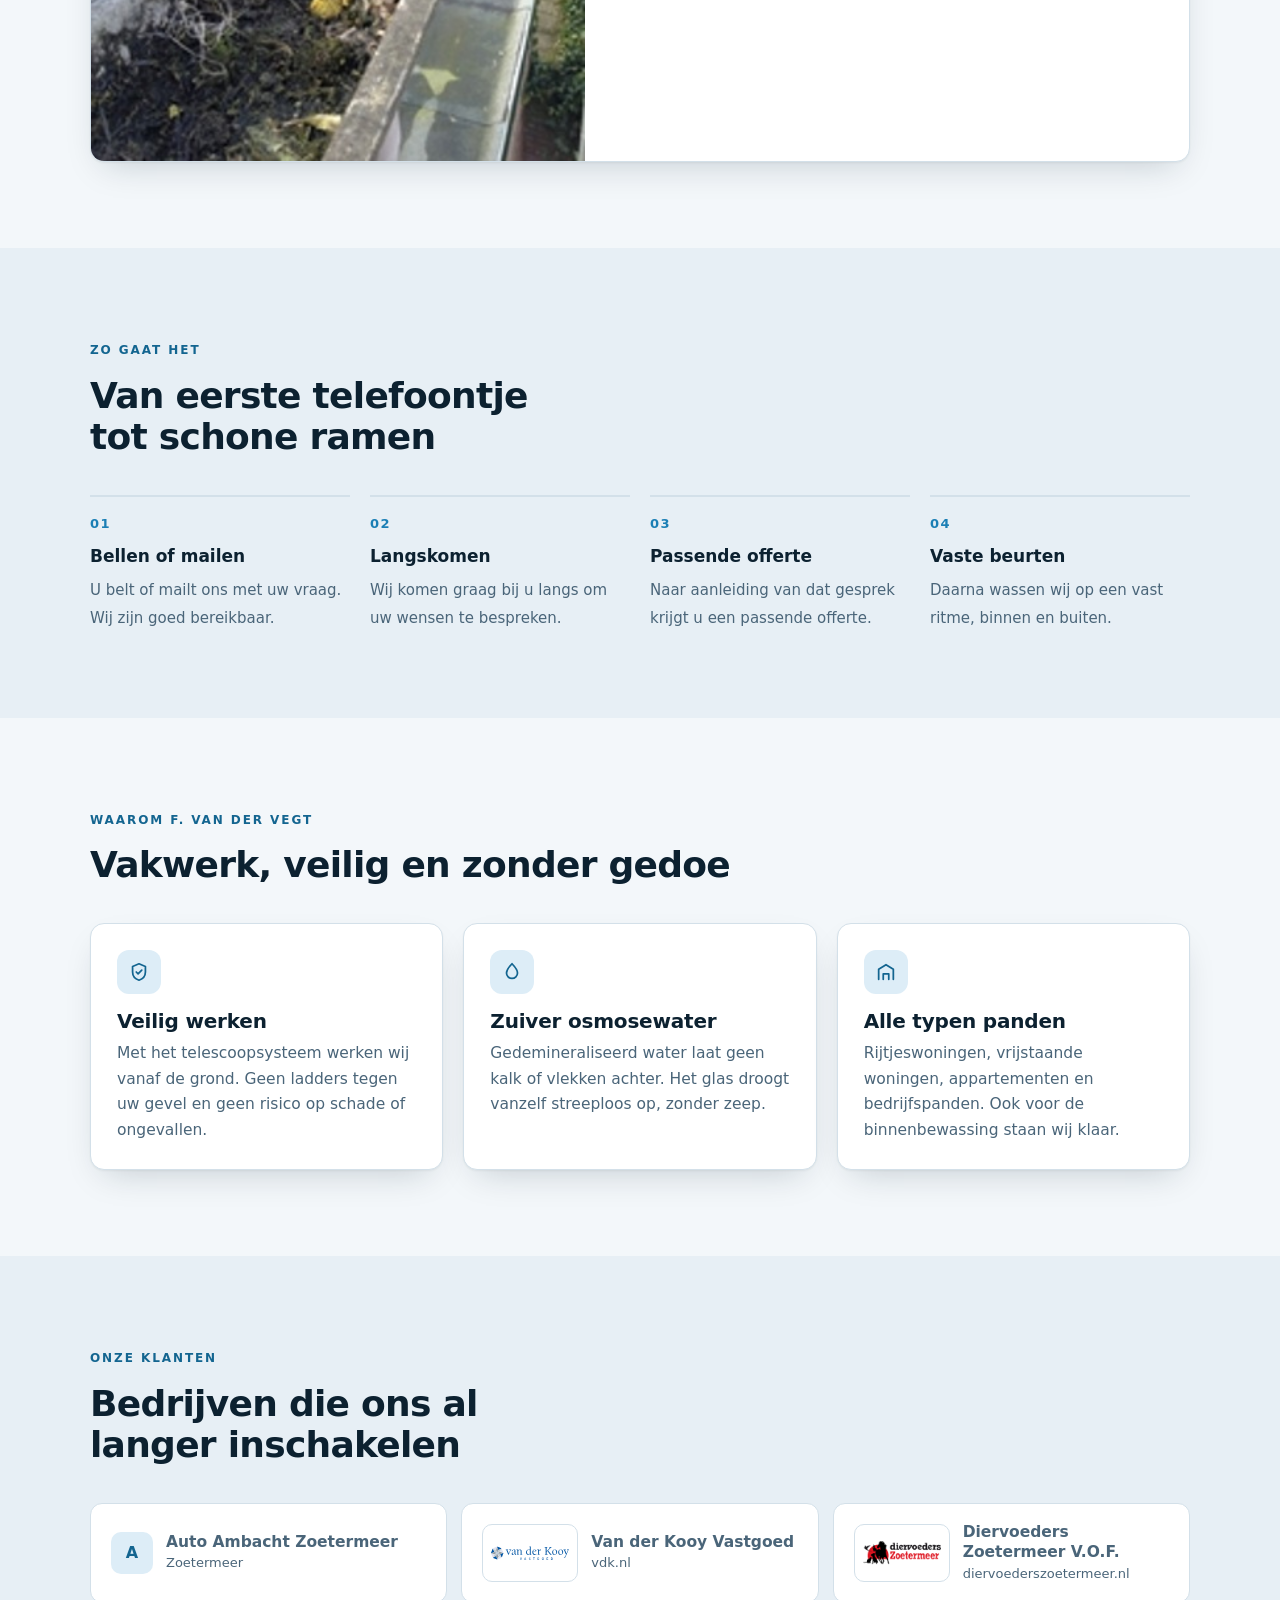
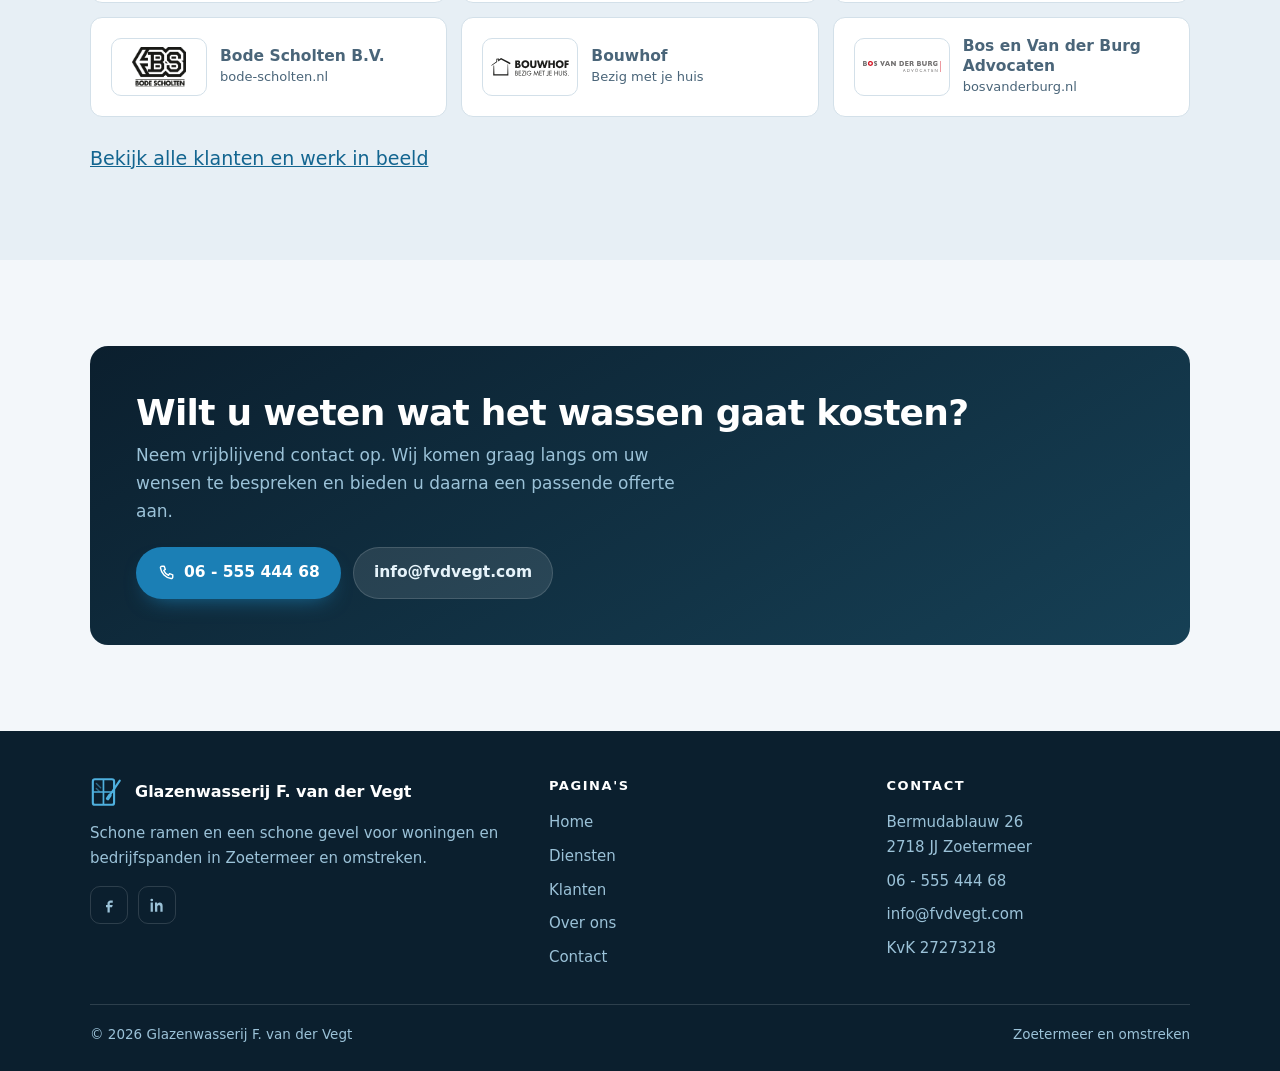
==== commit 0abc12db: "Adressen zonder .html en logo's bij de klanten De drie subpagina's staan nu als index.html in een ei" ====
--- a/index.html
+++ b/index.html
@@ -55,7 +55,7 @@
 
 <header class="header" id="kop">
   <div class="wrap nav">
-    <a class="brand" href="index.html" aria-label="Glazenwasserij F. van der Vegt, naar de homepagina">
+    <a class="brand" href="./" aria-label="Glazenwasserij F. van der Vegt, naar de homepagina">
       <svg class="mark" role="img" aria-hidden="true"><use href="#beeldmerk"/></svg>
       <span class="naam">
         <span class="b1">Glazenwasserij</span>
@@ -63,11 +63,11 @@
       </span>
     </a>
     <nav class="nav-links" id="navLinks" aria-label="Hoofdmenu">
-      <a href="index.html" class="actief" aria-current="page">Home</a>
-      <a href="index.html#diensten">Diensten</a>
-      <a href="klanten.html">Klanten</a>
-      <a href="over-ons.html">Over ons</a>
-      <a href="contact.html">Contact</a>
+      <a href="./" class="actief" aria-current="page">Home</a>
+      <a href="#diensten">Diensten</a>
+      <a href="klanten/">Klanten</a>
+      <a href="over-ons/">Over ons</a>
+      <a href="contact/">Contact</a>
     </nav>
     <div class="nav-cta">
       <button class="thema-knop" id="themaKnop" aria-label="Wissel tussen licht en donker" title="Licht of donker">
@@ -92,7 +92,7 @@
         <p class="lead">Als glazenwasser staan wij garant voor schone ramen en een schone gevel. Vraag gerust naar een vrijblijvende offerte.</p>
         <div class="hero-acties">
           <a class="btn btn-primary" href="tel:0655544468"><svg aria-hidden="true"><use href="#telefoon"/></svg>Bel 06 - 555 444 68</a>
-          <a class="btn btn-licht" href="contact.html">Vraag een offerte aan</a>
+          <a class="btn btn-licht" href="contact/">Vraag een offerte aan</a>
         </div>
         <div class="hero-meta">
           <div class="m"><b>Osmosewater</b><span>Streep- en vlekkeloos droog</span></div>
@@ -209,14 +209,14 @@
       <h2>Bedrijven die ons al langer inschakelen</h2>
     </div>
     <div class="klanten reveal">
-      <a class="klant" href="http://www.autoambacht.nl/" target="_blank" rel="noopener"><span class="letter">A</span><span><b>Auto Ambacht Zoetermeer</b><span>autoambacht.nl</span></span></a>
-      <a class="klant" href="http://www.vdk.nl/nl" target="_blank" rel="noopener"><span class="letter">V</span><span><b>Van der Kooy Vastgoed</b><span>vdk.nl</span></span></a>
-      <a class="klant" href="http://www.diervoederszoetermeer.nl/" target="_blank" rel="noopener"><span class="letter">D</span><span><b>Diervoeders Zoetermeer V.O.F.</b><span>diervoederszoetermeer.nl</span></span></a>
-      <a class="klant" href="http://www.bode-scholten.nl/" target="_blank" rel="noopener"><span class="letter">B</span><span><b>Bode Scholten B.V.</b><span>bode-scholten.nl</span></span></a>
-      <a class="klant" href="http://www.bouwhof.nl/" target="_blank" rel="noopener"><span class="letter">B</span><span><b>Bouwhof</b><span>Bezig met je huis</span></span></a>
-      <a class="klant" href="http://bosvanderburg.nl/nl/" target="_blank" rel="noopener"><span class="letter">B</span><span><b>Bos en Van der Burg Advocaten</b><span>bosvanderburg.nl</span></span></a>
-    </div>
-    <p class="lead reveal" style="margin-top:26px"><a href="klanten.html">Bekijk alle klanten en werk in beeld</a></p>
+      <div class="klant"><span class="letter">A</span><span><b>Auto Ambacht Zoetermeer</b><span>Zoetermeer</span></span></div>
+      <a class="klant" href="https://www.vdk.nl/nl" target="_blank" rel="noopener"><span class="logo"><img src="afbeeldingen/logos/vdk.svg" alt="Logo Van der Kooy Vastgoed" loading="lazy" /></span><span><b>Van der Kooy Vastgoed</b><span>vdk.nl</span></span></a>
+      <a class="klant" href="https://www.diervoederszoetermeer.nl/" target="_blank" rel="noopener"><span class="logo"><img src="afbeeldingen/logos/diervoeders.png" alt="Logo Diervoeders Zoetermeer V.O.F." loading="lazy" /></span><span><b>Diervoeders Zoetermeer V.O.F.</b><span>diervoederszoetermeer.nl</span></span></a>
+      <a class="klant" href="https://bode-scholten.nl/" target="_blank" rel="noopener"><span class="logo"><img src="afbeeldingen/logos/bodescholten.png" alt="Logo Bode Scholten B.V." loading="lazy" /></span><span><b>Bode Scholten B.V.</b><span>bode-scholten.nl</span></span></a>
+      <a class="klant" href="https://www.bouwhof.nl/" target="_blank" rel="noopener"><span class="logo"><img src="afbeeldingen/logos/bouwhof.svg" alt="Logo Bouwhof" loading="lazy" /></span><span><b>Bouwhof</b><span>Bezig met je huis</span></span></a>
+      <a class="klant" href="https://bosvanderburg.nl/" target="_blank" rel="noopener"><span class="logo"><img src="afbeeldingen/logos/bosvanderburg.svg" alt="Logo Bos en Van der Burg Advocaten" loading="lazy" /></span><span><b>Bos en Van der Burg Advocaten</b><span>bosvanderburg.nl</span></span></a>
+    </div>
+    <p class="lead reveal" style="margin-top:26px"><a href="klanten/">Bekijk alle klanten en werk in beeld</a></p>
   </div>
 </section>
 
@@ -257,11 +257,11 @@
       <div>
         <h4>Pagina&apos;s</h4>
         <ul>
-          <li><a href="index.html">Home</a></li>
-          <li><a href="index.html#diensten">Diensten</a></li>
-          <li><a href="klanten.html">Klanten</a></li>
-          <li><a href="over-ons.html">Over ons</a></li>
-          <li><a href="contact.html">Contact</a></li>
+          <li><a href="./">Home</a></li>
+          <li><a href="#diensten">Diensten</a></li>
+          <li><a href="klanten/">Klanten</a></li>
+          <li><a href="over-ons/">Over ons</a></li>
+          <li><a href="contact/">Contact</a></li>
         </ul>
       </div>
       <div>
--- a/stijl.css
+++ b/stijl.css
@@ -245,6 +245,16 @@
   width:42px;height:42px;flex:none;border-radius:10px;background:var(--accent-soft);color:var(--accent-deep);
   display:grid;place-items:center;font-weight:750;font-size:16px;
 }
+/* logo van de klant: altijd op wit, want de meeste logo's zijn donker */
+.klant .logo{
+  width:96px;height:58px;flex:none;border-radius:10px;background:#fff;
+  border:1px solid var(--line);display:flex;align-items:center;justify-content:center;
+  padding:8px;overflow:hidden;
+}
+.klant .logo img{max-width:100%;max-height:100%;width:auto;height:auto;object-fit:contain}
+div.klant{cursor:default}
+div.klant:hover{border-color:var(--line);transform:none;box-shadow:none}
+@media (max-width:400px){.klant .logo{width:78px;height:50px}}
 .klant b{display:block;font-size:15.5px;font-weight:650;line-height:1.3}
 .klant span{font-size:13px;color:var(--text-soft)}
 @media (max-width:860px){.klanten{grid-template-columns:1fr}}
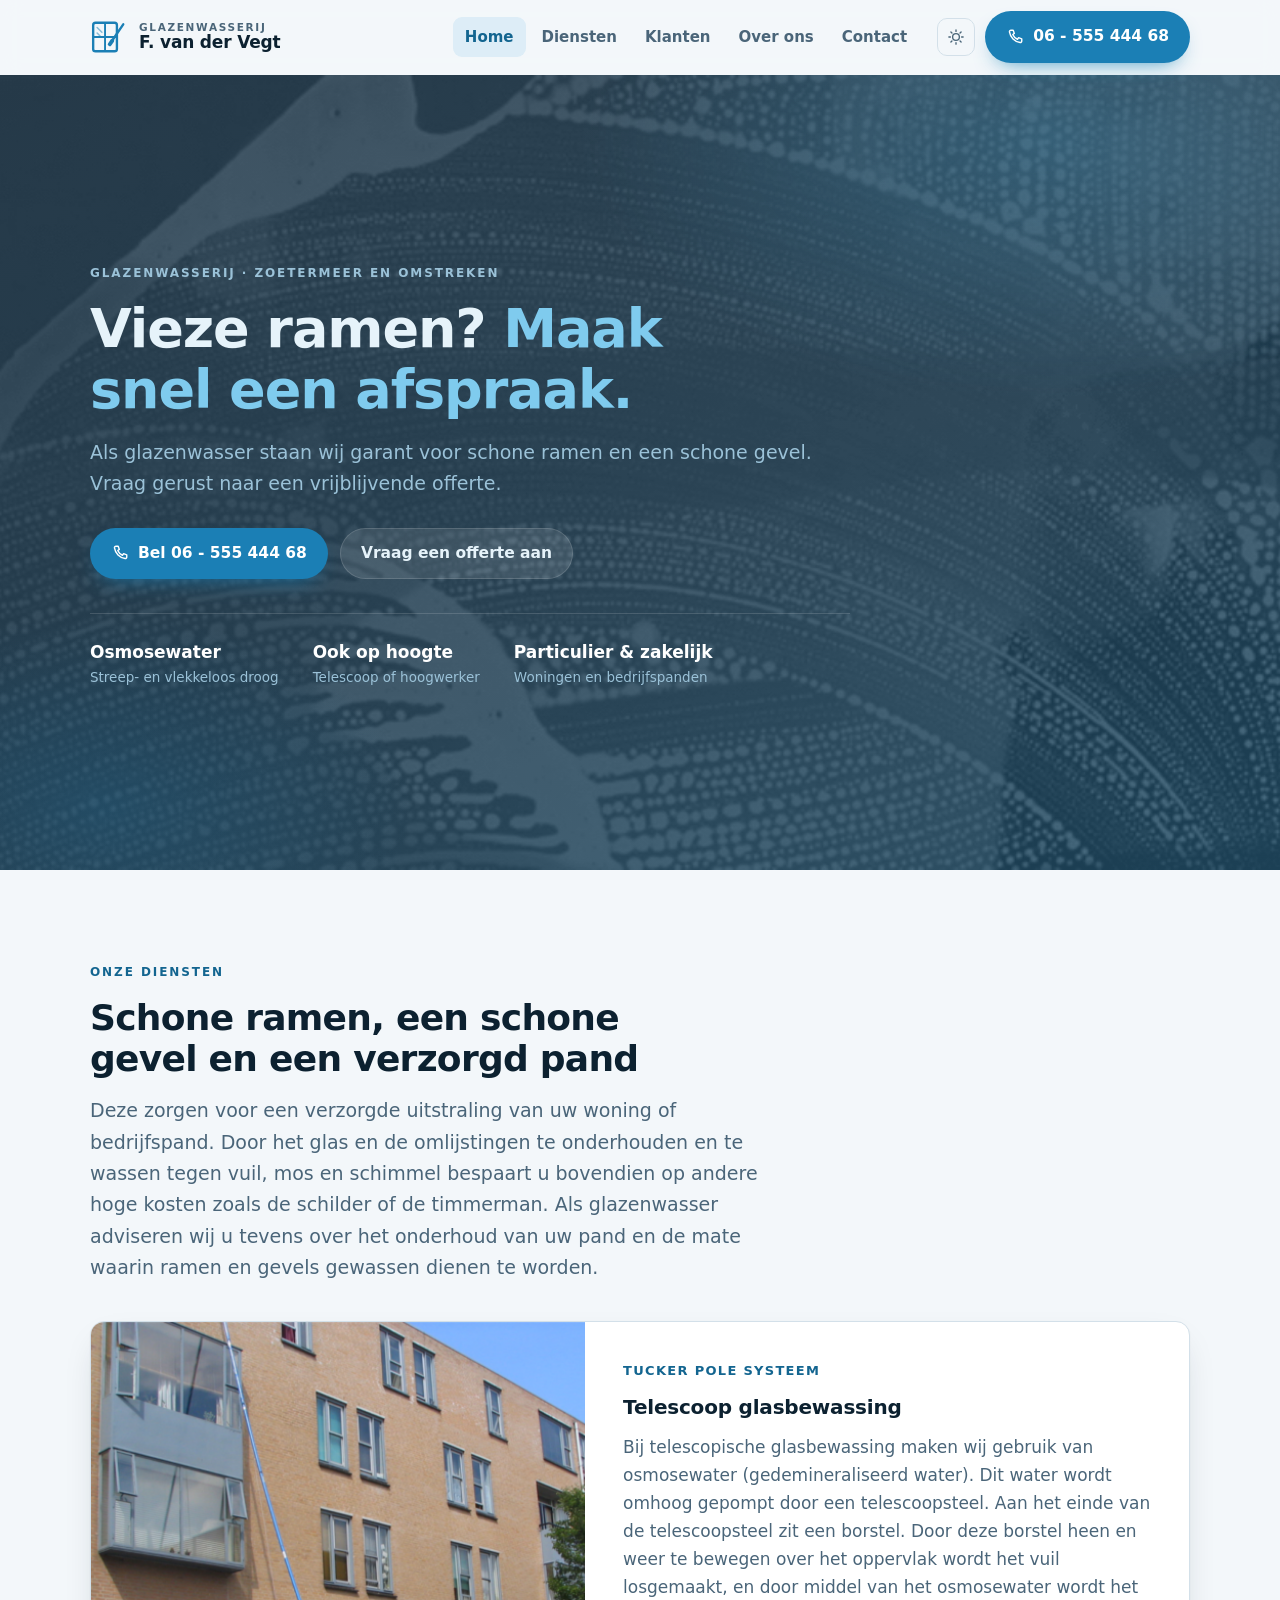
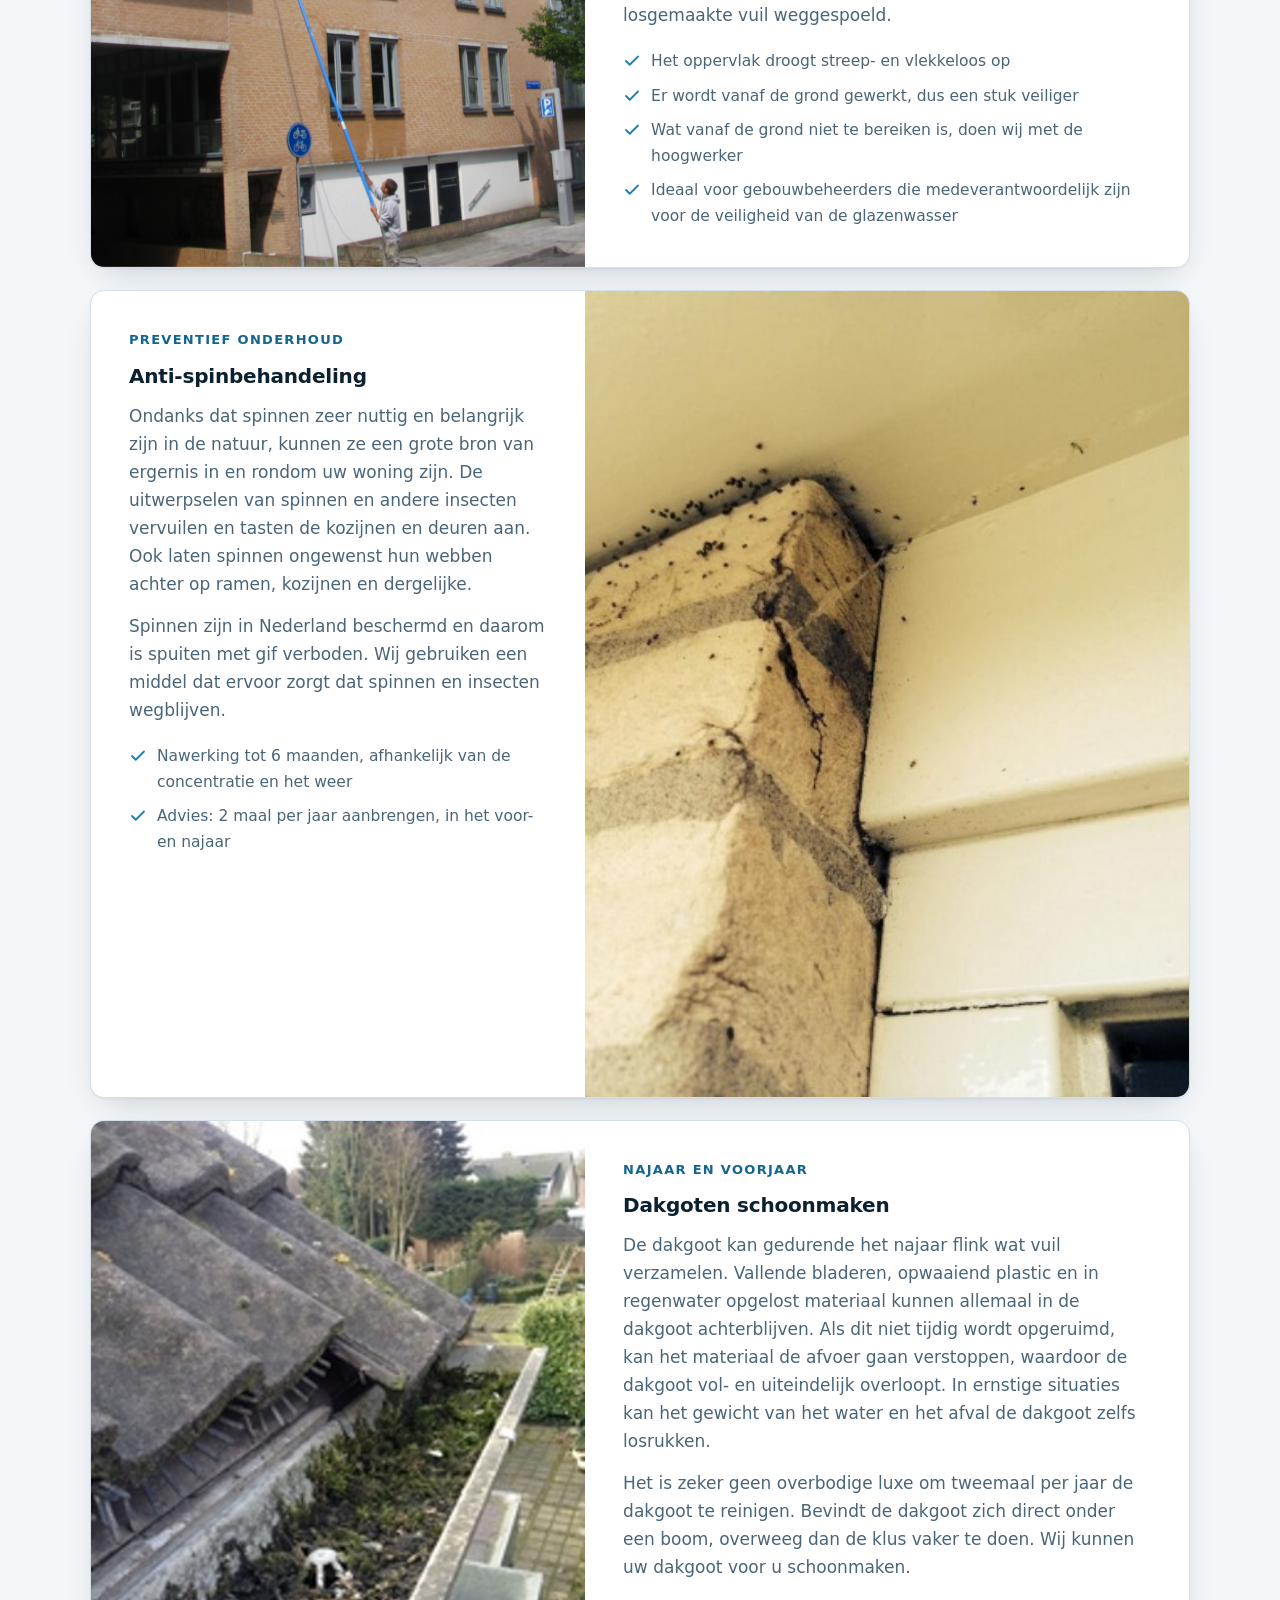
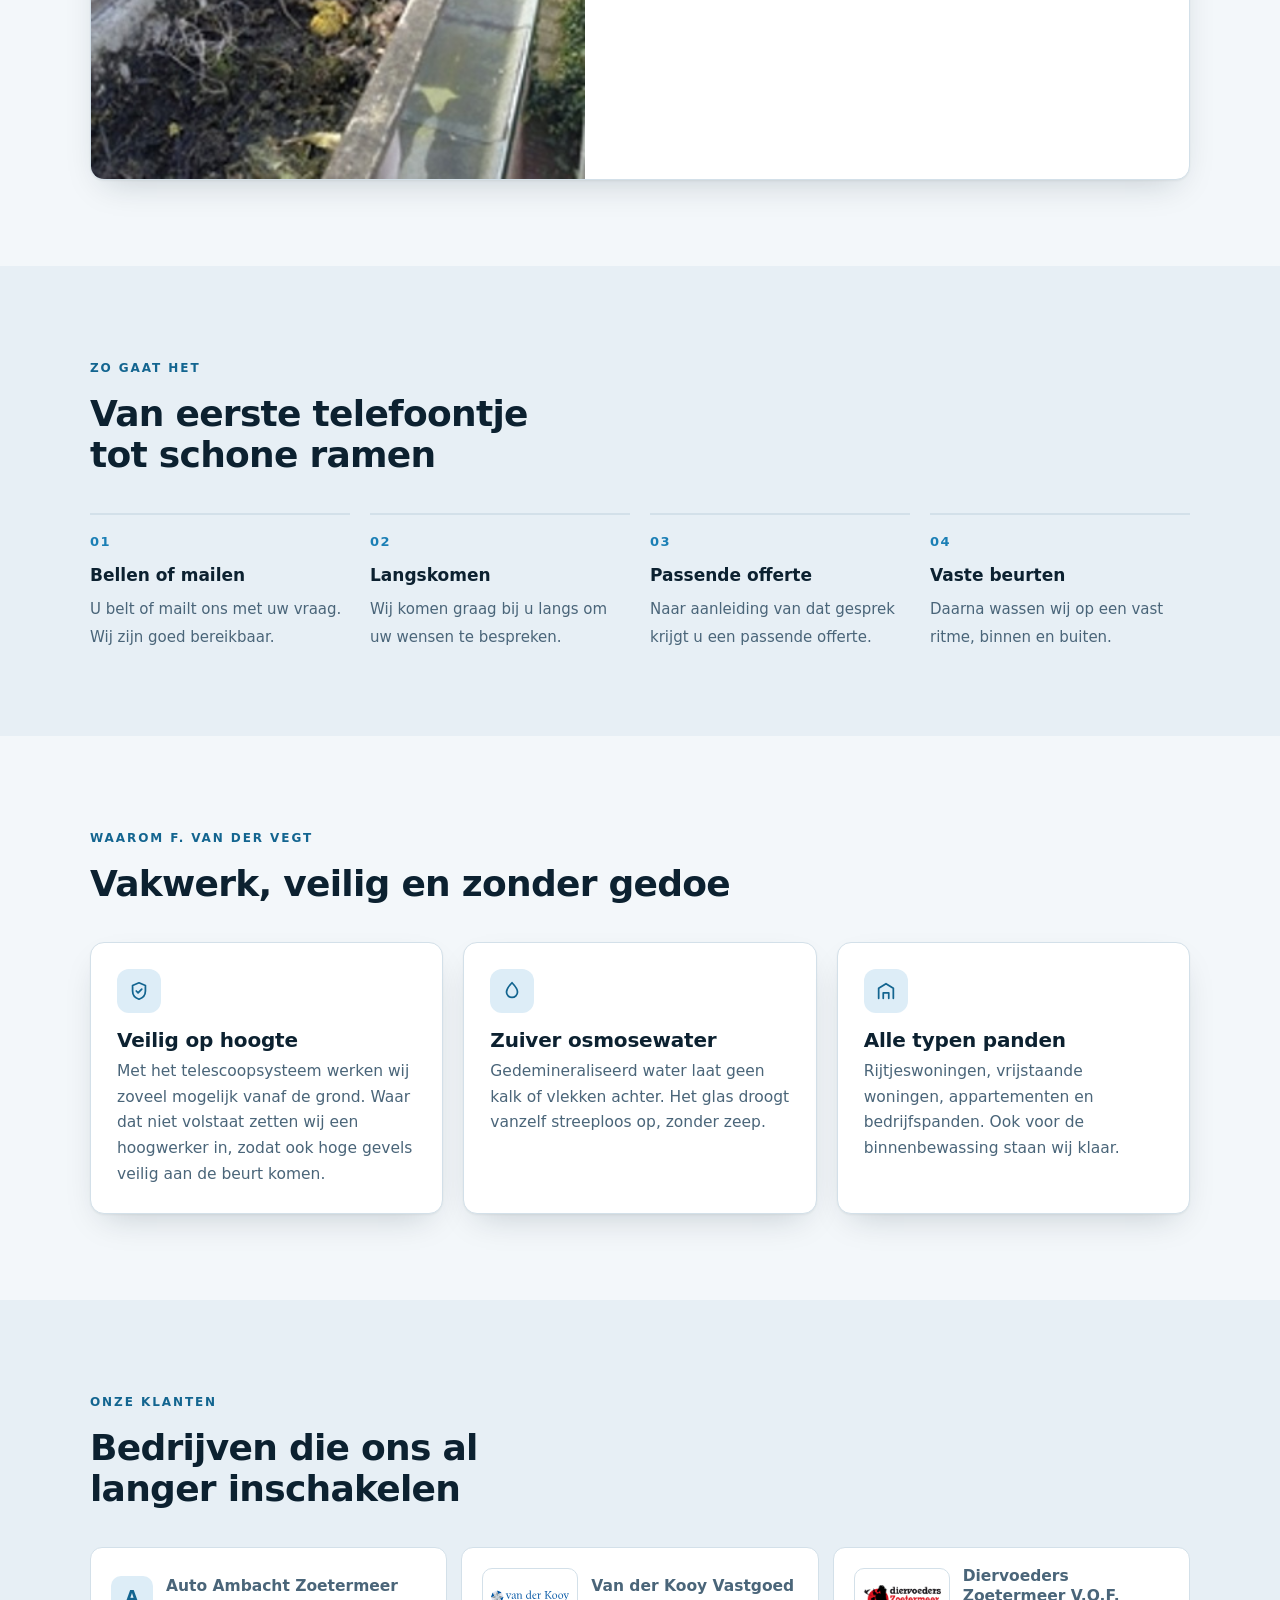
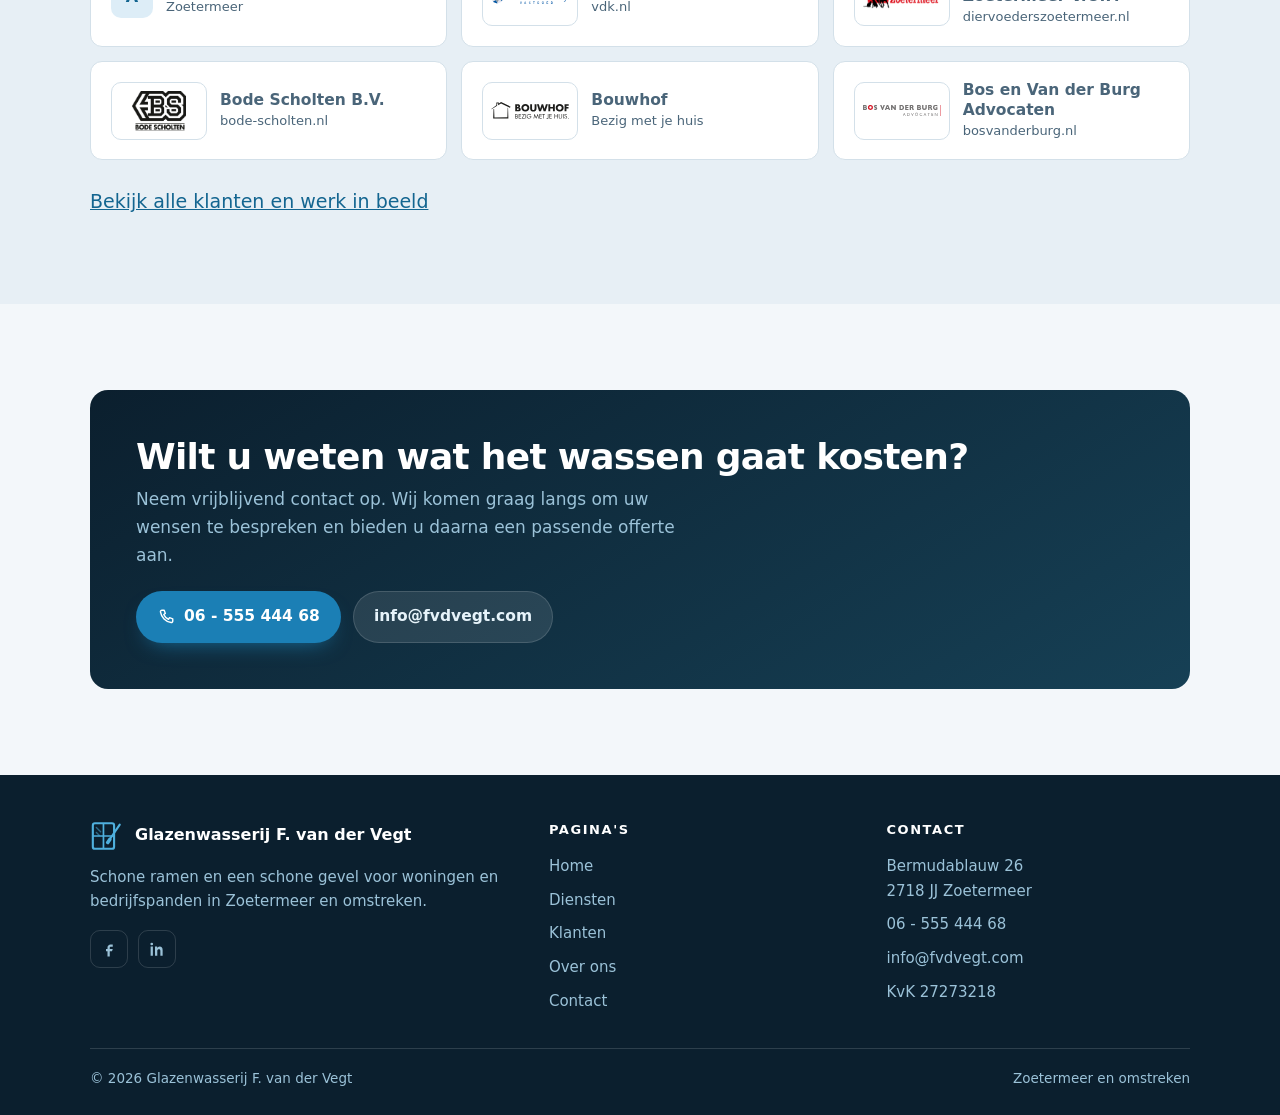
==== commit 21d7b5d3: "Hoogwerker klopt nu: die wordt wel degelijk ingezet De oude tekst uit 2016 verkocht het telescoopsys" ====
--- a/index.html
+++ b/index.html
@@ -96,7 +96,7 @@
         </div>
         <div class="hero-meta">
           <div class="m"><b>Osmosewater</b><span>Streep- en vlekkeloos droog</span></div>
-          <div class="m"><b>Vanaf de grond</b><span>Geen hoogwerkerkosten</span></div>
+          <div class="m"><b>Ook op hoogte</b><span>Telescoop of hoogwerker</span></div>
           <div class="m"><b>Particulier &amp; zakelijk</b><span>Woningen en bedrijfspanden</span></div>
         </div>
       </div>
@@ -124,7 +124,7 @@
           <ul class="punten">
             <li><svg aria-hidden="true"><use href="#vink"/></svg><span>Het oppervlak droogt streep- en vlekkeloos op</span></li>
             <li><svg aria-hidden="true"><use href="#vink"/></svg><span>Er wordt vanaf de grond gewerkt, dus een stuk veiliger</span></li>
-            <li><svg aria-hidden="true"><use href="#vink"/></svg><span>Voordeliger: geen kosten voor een hoogwerker</span></li>
+            <li><svg aria-hidden="true"><use href="#vink"/></svg><span>Wat vanaf de grond niet te bereiken is, doen wij met de hoogwerker</span></li>
             <li><svg aria-hidden="true"><use href="#vink"/></svg><span>Ideaal voor gebouwbeheerders die medeverantwoordelijk zijn voor de veiligheid van de glazenwasser</span></li>
           </ul>
         </div>
@@ -184,8 +184,8 @@
     <div class="raster-3">
       <div class="kaart reveal">
         <div class="icoon"><svg viewBox="0 0 24 24" fill="none" stroke="currentColor" stroke-width="1.9" stroke-linecap="round" stroke-linejoin="round" aria-hidden="true"><path d="M12 3l7 3v6c0 4.2-2.9 7.6-7 9-4.1-1.4-7-4.8-7-9V6z"/><path d="M9 12l2 2 4-4"/></svg></div>
-        <h3>Veilig werken</h3>
-        <p>Met het telescoopsysteem werken wij vanaf de grond. Geen ladders tegen uw gevel en geen risico op schade of ongevallen.</p>
+        <h3>Veilig op hoogte</h3>
+        <p>Met het telescoopsysteem werken wij zoveel mogelijk vanaf de grond. Waar dat niet volstaat zetten wij een hoogwerker in, zodat ook hoge gevels veilig aan de beurt komen.</p>
       </div>
       <div class="kaart reveal">
         <div class="icoon"><svg viewBox="0 0 24 24" fill="none" stroke="currentColor" stroke-width="1.9" stroke-linecap="round" stroke-linejoin="round" aria-hidden="true"><path d="M12 3s6 6.2 6 10a6 6 0 01-12 0c0-3.8 6-10 6-10z"/></svg></div>
